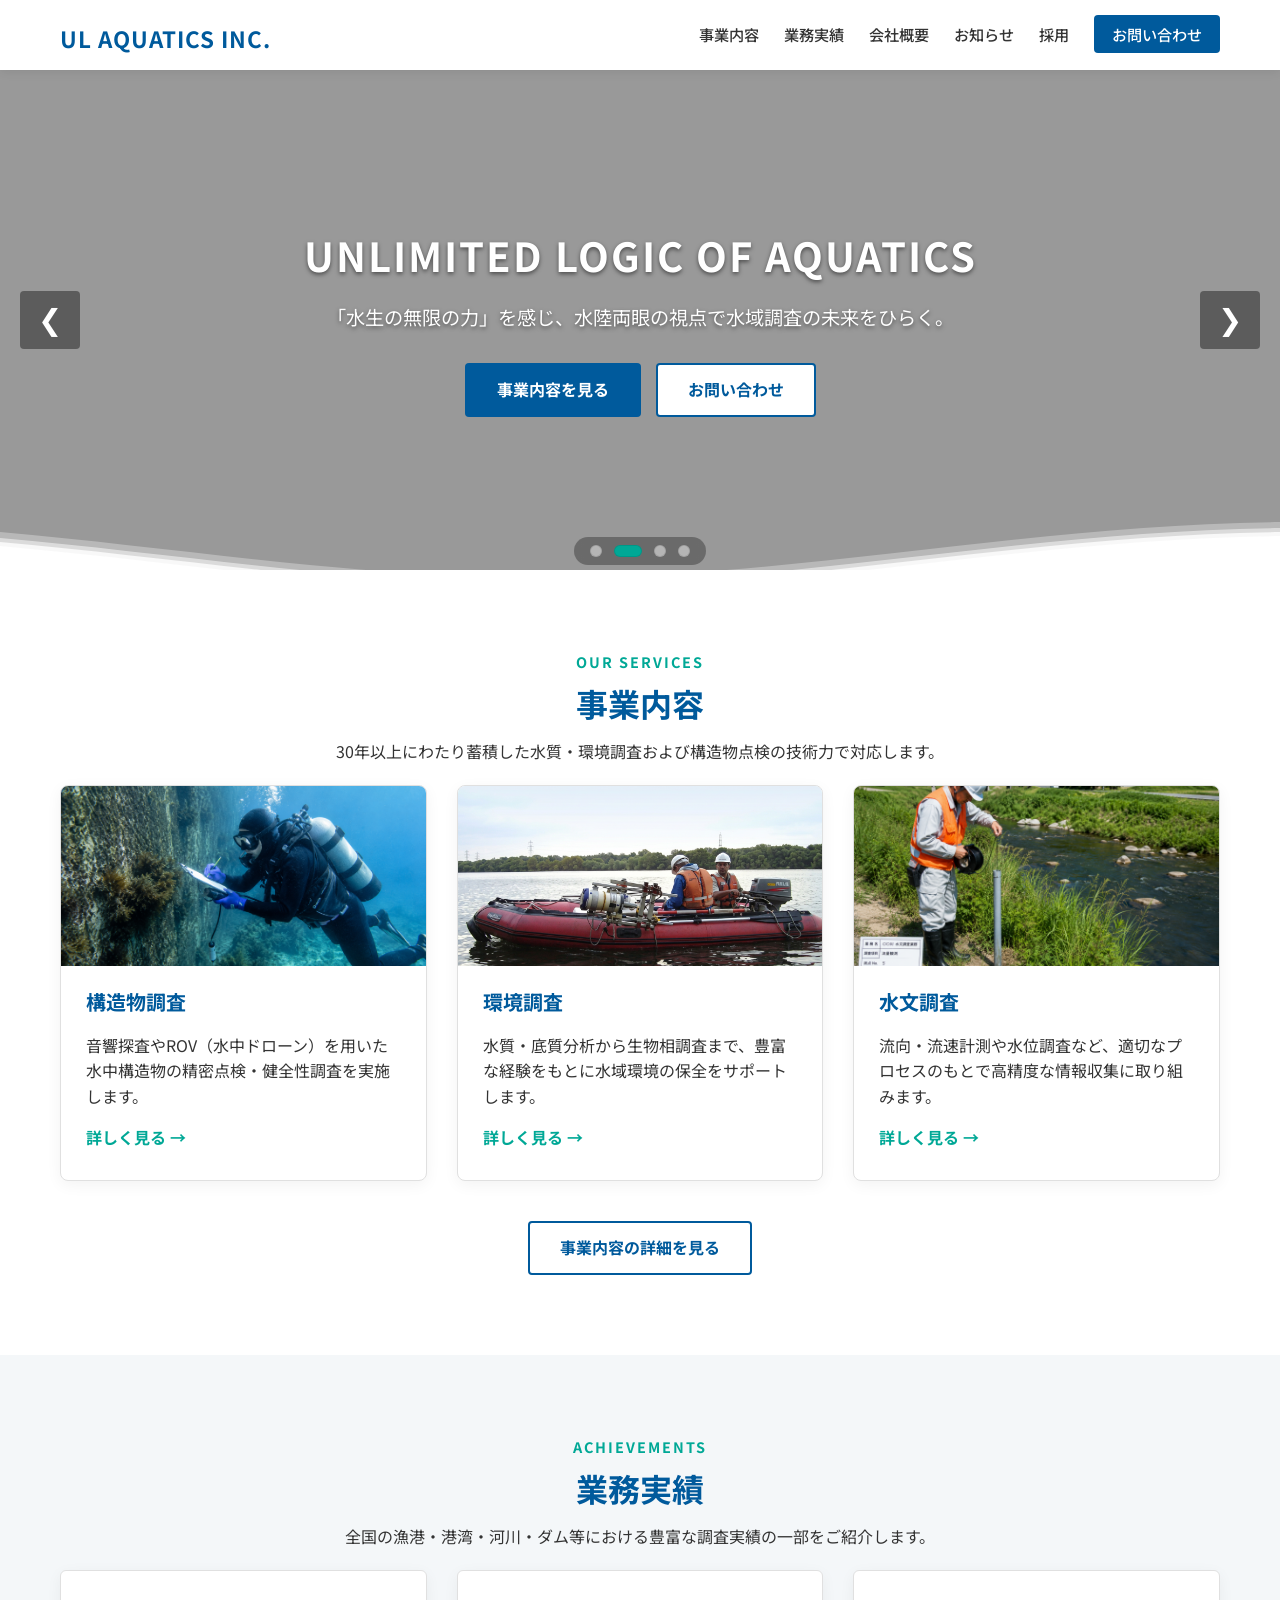
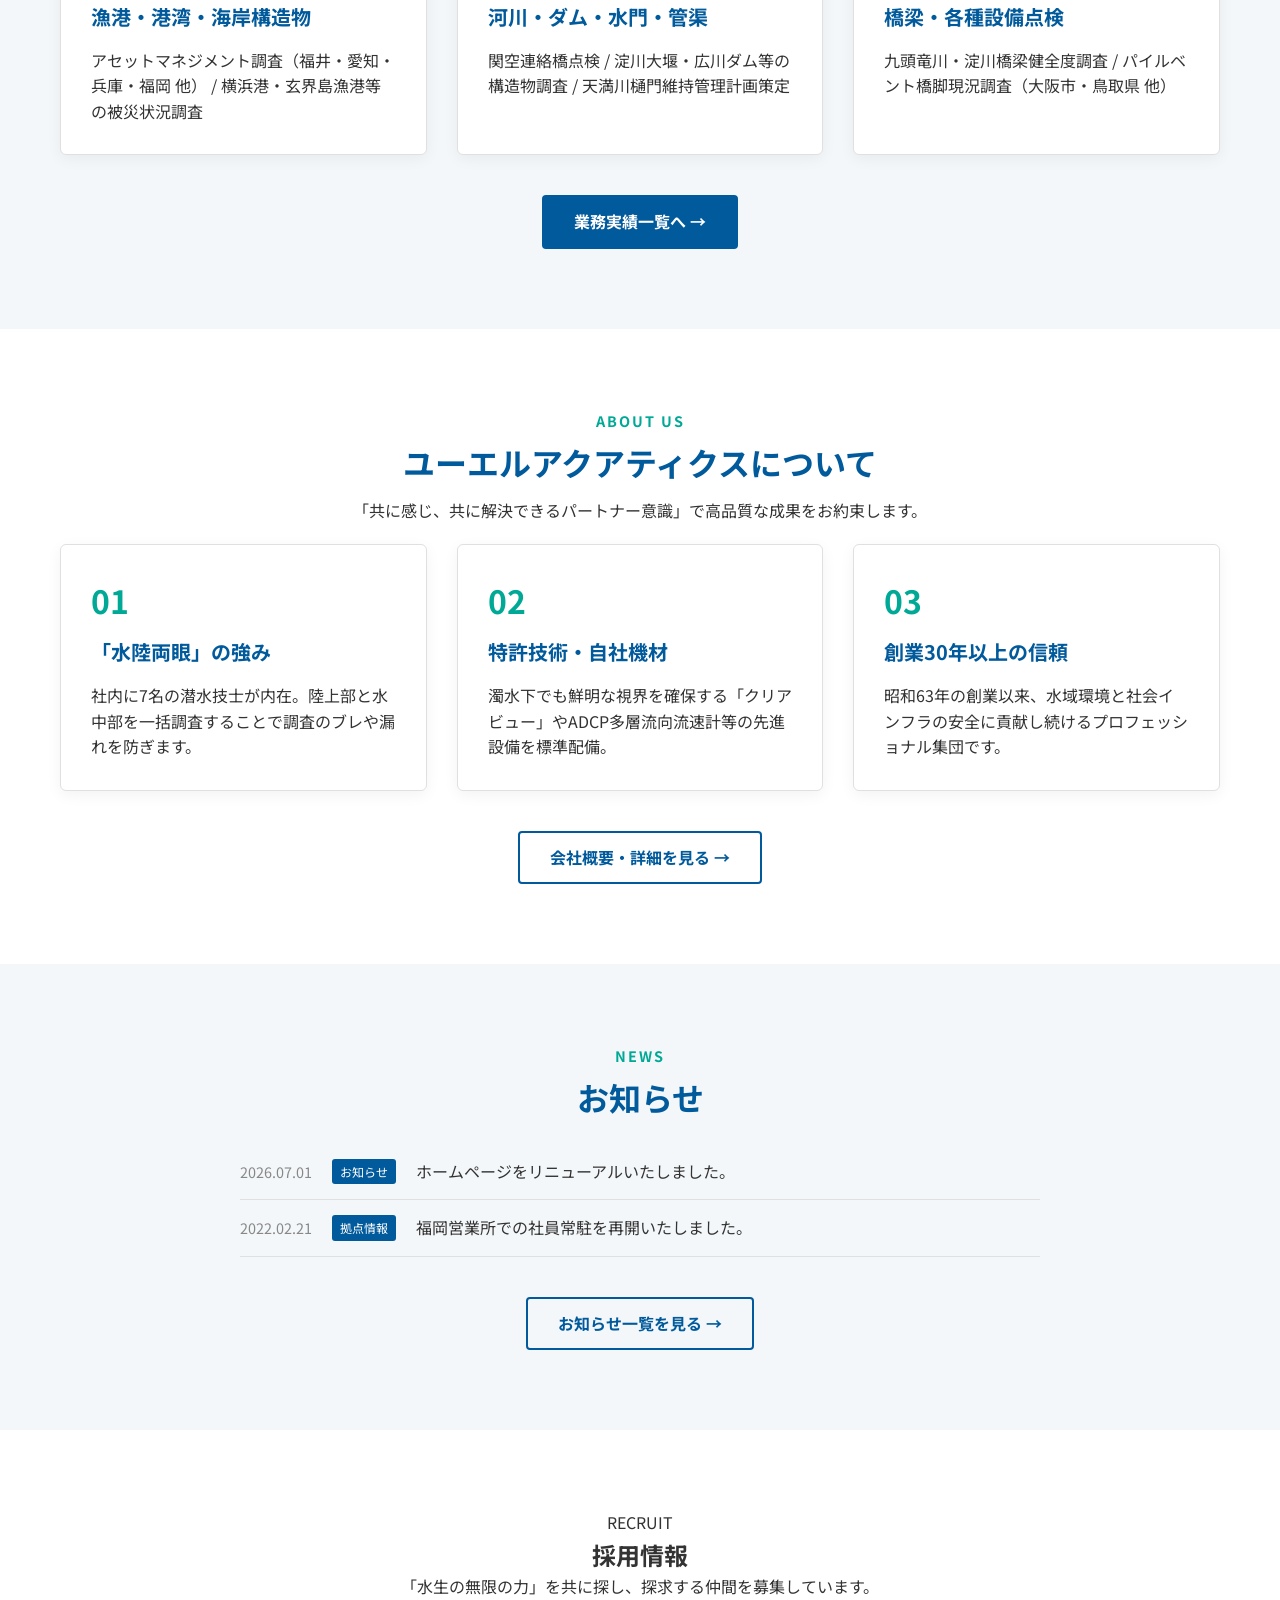
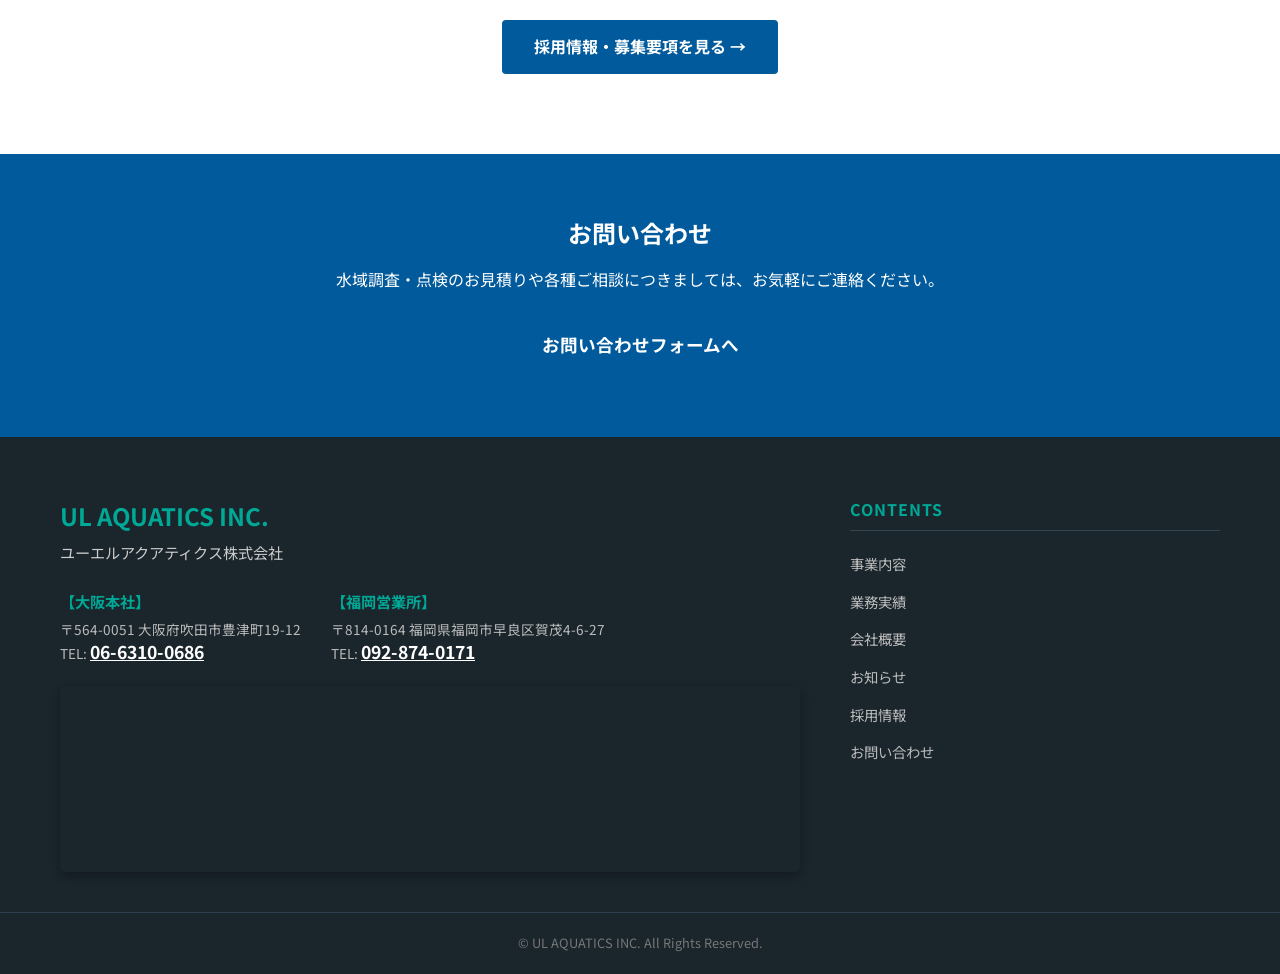
==== index.html @ 84ffb8e8 "Update index.html" ====
<!DOCTYPE html>
<html lang="ja">
<head>
    <meta charset="UTF-8">
    <meta name="viewport" content="width=device-width, initial-scale=1.0">
    <title>ユーエルアクアティクス株式会社 | 水域構造物調査・点検・環境調査</title>
    <link rel="stylesheet" href="style.css">
    <link rel="preconnect" href="https://fonts.googleapis.com">
    <link rel="preconnect" href="https://fonts.gstatic.com" crossorigin>
    <link href="https://fonts.googleapis.com/css2?family=Noto+Sans+JP:wght@400;500;700&display=swap" rel="stylesheet">
</head>
<body>

    <!-- ヘッダーエリア -->
    <header class="site-header">
        <div class="header-container">
            <h1 class="logo">
                <a href="index.html">UL AQUATICS INC.</a>
            </h1>
            <button class="mobile-menu-toggle" aria-label="メニューを開く">
                <span></span>
                <span></span>
                <span></span>
            </button>
            <nav class="main-nav">
                <ul>
                    <li><a href="service-detail.html">事業内容</a></li>
                    <li><a href="achievements.html">業務実績</a></li>
                    <li><a href="company.html">会社概要</a></li>
                    <li><a href="news.html">お知らせ</a></li>
                    <li><a href="recruit.html">採用</a></li>
                    <li><a href="contact.html" class="btn-contact">お問い合わせ</a></li>
                </ul>
            </nav>
        </div>
    </header>

    <main class="main-content">
        <!-- ヒーロースライダーセクション -->
        <section class="hero-slider-section">
            <div class="slider-container">
                <!-- スライド画像0 -->
                <div class="slide active" style="background-image:url('Firefly_Gemini Flash_maintheme.png');">
                    <div class="hero-inner">
                        <h2>「人と自然」がユーエルアクアティクスのテーマです。</h2>
                    </div>
                </div>
                
                <!-- スライド画像1 -->
                <div class="slide" style="background-image: linear-gradient(rgba(0,0,0,0.4), rgba(0,0,0,0.4)), url('hero1.jpg');">
                    <div class="hero-inner">
                        <h2>UNLIMITED LOGIC OF AQUATICS</h2>
                        <p>「水生の無限の力」を感じ、水陸両眼の視点で水域調査の未来をひらく。</p>
                        <div class="hero-buttons">
                            <a href="service-detail.html" class="btn btn-primary">事業内容を見る</a>
                            <a href="contact.html" class="btn btn-secondary">お問い合わせ</a>
                        </div>
                    </div>
                </div>

                <!-- スライド画像2 -->
                <div class="slide" style="background-image: linear-gradient(rgba(0,0,0,0.4), rgba(0,0,0,0.4)), url('hero2.jpg');">
                    <div class="hero-inner">
                        <h2>30年以上の豊富な実績と信頼</h2>
                        <p>水中・陸上の一括調査で漏れのない確実なアセットマネジメントを実現。</p>
                        <div class="hero-buttons">
                            <a href="achievements.html" class="btn btn-primary">業務実績を見る</a>
                        </div>
                    </div>
                </div>

                <!-- スライド画像3 -->
                <div class="slide" style="background-image: linear-gradient(rgba(0,0,0,0.4), rgba(0,0,0,0.4)), url('hero3.jpg');">
                    <div class="hero-inner">
                        <h2>特許技術「クリアビュー」</h2>
                        <p>濁水・不良視界下でも鮮明な視界を確保する独自の水中点検技術。</p>
                        <div class="hero-buttons">
                            <a href="company.html" class="btn btn-primary">当社の強みを見る</a>
                        </div>
                    </div>
                </div>

                <!-- 前へ・次へボタン -->
                <button class="slider-arrow prev-arrow" aria-label="前の画像へ">&#10094;</button>
                <button class="slider-arrow next-arrow" aria-label="次の画像へ">&#10095;</button>

                <!-- インジケーター（ドット） -->
                <div class="slider-dots">
                    <span class="dot active"></span>
                    <span class="dot"></span>
                    <span class="dot"></span>
                    <span class="dot"></span>
                </div>
            </div>
        </section>


        <!-- 動く波型ウェーブデコレーション -->
        <div class="wave-container">
            <svg class="waves" xmlns="http://www.w3.org/2000/svg" viewBox="0 0 150 40" preserveAspectRatio="none">
                <defs>
                    <path id="gentle-wave" d="M-160 44c30 0 58-28 88-28s 58 28 88 28 58-28 88-28 58 28 88 28v70h-352z" />
                </defs>
                <g class="parallax">
                    <!-- 1層目（一番奥）：画像をうっすら透けさせる浅い白波 -->
                    <use href="#gentle-wave" x="48" y="0" fill="rgba(255, 255, 255, 0.3)" />
                    <!-- 2層目：中間の白波 -->
                    <use href="#gentle-wave" x="48" y="3" fill="rgba(255, 255, 255, 0.5)" />
                    <!-- 3層目：手前の濃い白波 -->
                    <use href="#gentle-wave" x="48" y="5" fill="rgba(255, 255, 255, 0.8)" />
                    <!-- 4層目（一番手前）：完全な白（下のアバウト・ニュース等の白背景へシームレスに繋がる） -->
                    <use href="#gentle-wave" x="48" y="7" fill="#ffffff" />
                </g>
            </svg>
        </div>

        <!-- 事業内容 -->
        <section id="services" class="services-section section-padding">
            <div class="container">
                <div class="section-header text-center">
                    <span class="sub-title">OUR SERVICES</span>
                    <h2>事業内容</h2>
                    <p>30年以上にわたり蓄積した水質・環境調査および構造物点検の技術力で対応します。</p>
                </div>

                <div class="services-grid">
                    <!-- 構造物調査 -->
                    <article class="service-card">
                        <div class="service-img">
                            <img src="kouzoubutu.png" alt="構造物調査">
                        </div>
                        <h3>構造物調査</h3>
                        <p>音響探査やROV（水中ドローン）を用いた水中構造物の精密点検・健全性調査を実施します。</p>
                        <a href="service-detail.html#structure" class="link-more">詳しく見る &rarr;</a>
                    </article>

                    <!-- 環境調査 -->
                    <article class="service-card">
                        <div class="service-img">
                            <img src="kankyou.png" alt="環境調査">
                        </div>
                        <h3>環境調査</h3>
                        <p>水質・底質分析から生物相調査まで、豊富な経験をもとに水域環境の保全をサポートします。</p>
                        <a href="service-detail.html#environment" class="link-more">詳しく見る &rarr;</a>
                    </article>

                    <!-- 水文調査 -->
                    <article class="service-card">
                        <div class="service-img">
                            <img src="suimon.png" alt="水文調査">
                        </div>
                        <h3>水文調査</h3>
                        <p>流向・流速計測や水位調査など、適切なプロセスのもとで高精度な情報収集に取り組みます。</p>
                        <a href="service-detail.html#water" class="link-more">詳しく見る &rarr;</a>
                    </article>
                </div>

                <div class="text-center margin-top-lg">
                    <a href="service-detail.html" class="btn btn-outline">事業内容の詳細を見る</a>
                </div>
            </div>
        </section>

        <!-- 業務実績 -->
        <section id="achievements" class="achievements-preview section-padding bg-light">
            <div class="container">
                <div class="section-header text-center">
                    <span class="sub-title">ACHIEVEMENTS</span>
                    <h2>業務実績</h2>
                    <p>全国の漁港・港湾・河川・ダム等における豊富な調査実績の一部をご紹介します。</p>
                </div>

                <div class="achievement-preview-grid">
                    <div class="preview-item">
                        <h4>漁港・港湾・海岸構造物</h4>
                        <p>アセットマネジメント調査（福井・愛知・兵庫・福岡 他） / 横浜港・玄界島漁港等の被災状況調査</p>
                    </div>
                    <div class="preview-item">
                        <h4>河川・ダム・水門・管渠</h4>
                        <p>関空連絡橋点検 / 淀川大堰・広川ダム等の構造物調査 / 天満川樋門維持管理計画策定</p>
                    </div>
                    <div class="preview-item">
                        <h4>橋梁・各種設備点検</h4>
                        <p>九頭竜川・淀川橋梁健全度調査 / パイルベント橋脚現況調査（大阪市・鳥取県 他）</p>
                    </div>
                </div>

                <div class="text-center margin-top-lg">
                    <a href="achievements.html" class="btn btn-primary">業務実績一覧へ →</a>
                </div>
            </div>
        </section>

        <!-- 会社情報 -->
        <section id="about" class="about-section section-padding">
            <div class="container">
                <div class="section-header text-center">
                    <span class="sub-title">ABOUT US</span>
                    <h2>ユーエルアクアティクスについて</h2>
                    <p>「共に感じ、共に解決できるパートナー意識」で高品質な成果をお約束します。</p>
                </div>

                <div class="features-grid">
                    <div class="feature-card">
                        <span class="num">01</span>
                        <h4>「水陸両眼」の強み</h4>
                        <p>社内に7名の潜水技士が内在。陸上部と水中部を一括調査することで調査のブレや漏れを防ぎます。</p>
                    </div>
                    <div class="feature-card">
                        <span class="num">02</span>
                        <h4>特許技術・自社機材</h4>
                        <p>濁水下でも鮮明な視界を確保する「クリアビュー」やADCP多層流向流速計等の先進設備を標準配備。</p>
                    </div>
                    <div class="feature-card">
                        <span class="num">03</span>
                        <h4>創業30年以上の信頼</h4>
                        <p>昭和63年の創業以来、水域環境と社会インフラの安全に貢献し続けるプロフェッショナル集団です。</p>
                    </div>
                </div>

                <div class="text-center margin-top-lg">
                    <a href="company.html" class="btn btn-outline">会社概要・詳細を見る →</a>
                </div>
            </div>
        </section>

        <!-- お知らせ -->
        <section id="news" class="news-section section-padding bg-light">
            <div class="container">
                <div class="section-header text-center">
                    <span class="sub-title">NEWS</span>
                    <h2>お知らせ</h2>
                </div>

                <div class="news-preview-list">
                    <article class="news-item">
                        <time datetime="2026-07-01">2026.07.01</time>
                        <span class="news-category tag-info">お知らせ</span>
                        <a href="news.html" class="news-link">ホームページをリニューアルいたしました。</a>
                    </article>
                    <article class="news-item">
                        <time datetime="2022-02-21">2022.02.21</time>
                        <span class="news-category tag-info">拠点情報</span>
                        <a href="news.html" class="news-link">福岡営業所での社員常駐を再開いたしました。</a>
                    </article>
                </div>

                <div class="text-center margin-top-lg">
                    <a href="news.html" class="btn btn-outline">お知らせ一覧を見る →</a>
                </div>
            </div>
        </section>

        <!-- 採用情報 -->
        <section id="recruit" class="recruit-preview-section section-padding">
            <div class="container text-center">
                <span class="sub-title">RECRUIT</span>
                <h2>採用情報</h2>
                <p>「水生の無限の力」を共に探し、探求する仲間を募集しています。</p>
                <div class="margin-top-md">
                    <a href="recruit.html" class="btn btn-primary">採用情報・募集要項を見る →</a>
                </div>
            </div>
        </section>

        <!-- お問い合わせCTA -->
        <section id="contact" class="cta-section">
            <div class="container text-center">
                <h2>お問い合わせ</h2>
                <p>水域調査・点検のお見積りや各種ご相談につきましては、お気軽にご連絡ください。</p>
                <div class="margin-top-md">
                    <a href="contact.html" class="btn btn-primary btn-large">お問い合わせフォームへ</a>
                </div>
            </div>
        </section>
    </main>

<!-- フッターエリア -->
    <footer class="site-footer">
        <div class="container footer-container">
            <!-- 会社情報 & Google MAPエリア -->
            <div class="footer-info-block">
                <h3 class="footer-logo">UL AQUATICS INC.</h3>
                <p class="company-name">ユーエルアクアティクス株式会社</p>
                
                <div class="footer-contact-details">
                    <div class="office-info">
                        <h4>【大阪本社】</h4>
                        <p>〒564-0051 大阪府吹田市豊津町19-12</p>
                        <p class="tel-row">
                            TEL: <a href="tel:0663100686" class="footer-tel-link">06-6310-0686</a>
                        </p>
                    </div>

                    <div class="office-info">
                        <h4>【福岡営業所】</h4>
                        <p>〒814-0164 福岡県福岡市早良区賀茂4-6-27</p>
                        <p class="tel-row">
                            TEL: <a href="tel:0928740171" class="footer-tel-link">092-874-0171</a>
                        </p>
                    </div>
                </div>

                <!-- Google MAP 埋め込み (大阪本社) -->
                <div class="footer-map-wrapper">
                    <iframe 
                        src="https://www.google.com/maps/embed?pb=!1m18!1m12!1m3!1d3277.8684463581294!2d135.48887727628738!3d34.7589065800864!2m3!1f0!2f0!3f0!3m2!1i1024!2i768!4f13.1!3m3!1m2!1s0x6000e4fcbbeaf499%3A0xe5fa43c83964a721!2z44CSNTY0LTAwNTEg5aSn6Ziq5bqc5ZC555Sw5biC6LGK5rSl55S677yR77yZ4oiS77yR77yS!5e0!3m2!1sja!2sjp!4v1785462664288!5m2!1sja!2sjp" 
                        width="100%" 
                        height="180" 
                        style="border:0;" 
                        allowfullscreen="" 
                        loading="lazy" 
                        referrerpolicy="no-referrer-when-downgrade"
                        title="Google Map 大阪本社">
                    </iframe>
                </div>
            </div>

            <!-- ナビゲーションリンク -->
            <div class="footer-nav-block">
                <h4>CONTENTS</h4>
                <nav class="footer-nav">
                    <ul>
                        <li><a href="service-detail.html">事業内容</a></li>
                        <li><a href="achievements.html">業務実績</a></li>
                        <li><a href="company.html">会社概要</a></li>
                        <li><a href="news.html">お知らせ</a></li>
                        <li><a href="recruit.html">採用情報</a></li>
                        <li><a href="contact.html">お問い合わせ</a></li>
                    </ul>
                </nav>
            </div>
        </div>

        <div class="footer-bottom text-center">
            <p class="copyright">&copy; UL AQUATICS INC. All Rights Reserved.</p>
        </div>
    </footer>

    <script src="script.js"></script>
</body>
</html>
---- style.css ----
/* ==========================================================================
   1. 基本設定・CSS変数・リセット
   ========================================================================== */
*, *::before, *::after {
    box-sizing: border-box;
    margin: 0;
    padding: 0;
}

:root {
    --primary-color: #005A9C;
    --primary-hover: #003D6B;
    --secondary-color: #00A896;
    --text-color: #333333;
    --bg-light: #F4F7F9;
    --white: #FFFFFF;
    --border-color: #E0E0E0;
    --font-main: 'Noto Sans JP', sans-serif;
    --header-height: 70px;
}

html {
    scroll-behavior: smooth;
}

body {
    font-family: var(--font-main);
    color: var(--text-color);
    line-height: 1.6;
    background-color: var(--white);
    padding-top: var(--header-height);
}

a {
    color: inherit;
    text-decoration: none;
    transition: all 0.3s ease;
}

ul {
    list-style: none;
}

img {
    max-width: 100%;
    height: auto;
    vertical-align: bottom;
}


/* ==========================================================================
   2. 共通レイアウト・ユーティリティ・コンポーネント
   ========================================================================== */
/* コンテナ・余白 */
.container {
    max-width: 1200px;
    margin: 0 auto;
    padding: 0 20px;
}

.section-padding {
    padding: 80px 0;
}

.anchor-section {
    scroll-margin-top: 90px;
    margin-bottom: 60px;
}

.bg-light { background-color: var(--bg-light); }
.text-center { text-align: center; }
.margin-top-md { margin-top: 20px; }
.margin-top-lg { margin-top: 40px; }

/* 見出しスタイル */
.section-header {
    margin-bottom: 20px;
}

.section-header .sub-title,
.page-header .sub-title {
    display: block;
    color: var(--secondary-color);
    font-weight: 700;
    letter-spacing: 2px;
    font-size: 0.9rem;
    margin-bottom: 5px;
}

.section-header h2 {
    font-size: 2rem;
    color: var(--primary-color);
    margin-bottom: 10px;
}

.section-title {
    font-size: 1.8rem;
    color: #1A252C;
    margin-bottom: 5px;
}

.section-subtitle {
    font-size: 1.05rem;
    color: var(--secondary-color);
    font-weight: 500;
}

.lead-text {
    font-size: 1rem;
    line-height: 1.8;
    color: #444444;
    margin-bottom: 25px;
}

/* バッジ・タグ */
.badge {
    display: inline-block;
    background-color: #E6F4F1;
    color: var(--secondary-color);
    font-size: 0.75rem;
    font-weight: 700;
    padding: 4px 10px;
    border-radius: 4px;
    margin-bottom: 8px;
    letter-spacing: 1px;
}

/* ボタンデザイン */
.btn {
    display: inline-block;
    padding: 12px 30px;
    border-radius: 4px;
    font-weight: 700;
    text-align: center;
    cursor: pointer;
    border: 2px solid transparent;
}

.btn-primary {
    background-color: var(--primary-color);
    color: var(--white);
}
.btn-primary:hover {
    background-color: var(--primary-hover);
}

.btn-secondary {
    background-color: var(--white);
    color: var(--primary-color);
    border-color: var(--primary-color);
}
.btn-secondary:hover {
    background-color: var(--primary-color);
    color: var(--white);
}

.btn-outline {
    border-color: var(--primary-color);
    color: var(--primary-color);
}
.btn-outline:hover {
    background-color: var(--primary-color);
    color: var(--white);
}

.btn-large {
    padding: 16px 40px;
    font-size: 1.1rem;
}


/* ==========================================================================
   3. ヘッダー・ナビゲーション
   ========================================================================== */
.site-header {
    position: fixed;
    top: 0;
    left: 0;
    width: 100%;
    height: var(--header-height);
    background-color: var(--white);
    box-shadow: 0 2px 10px rgba(0, 0, 0, 0.08);
    z-index: 1000;
}

.header-container {
    max-width: 1200px;
    height: 100%;
    margin: 0 auto;
    padding: 0 20px;
    display: flex;
    justify-content: space-between;
    align-items: center;
}

.logo a {
    font-size: 1.4rem;
    font-weight: 700;
    color: var(--primary-color);
    letter-spacing: 1px;
}

.main-nav ul {
    display: flex;
    align-items: center;
    gap: 25px;
}

.main-nav a {
    font-weight: 500;
    font-size: 0.95rem;
}

.main-nav a:hover,
.main-nav a.active {
    color: var(--primary-color);
}

.main-nav .btn-contact {
    background-color: var(--primary-color);
    color: var(--white);
    padding: 8px 18px;
    border-radius: 4px;
}

.main-nav .btn-contact:hover {
    background-color: var(--primary-hover);
}

.mobile-menu-toggle {
    display: none;
    background: none;
    border: none;
    cursor: pointer;
}


/* ==========================================================================
   4. ヒーロー領域 & スライダー & 波アニメーション
   ========================================================================== */
/* 静的ヒーロー */
.hero-section {
    background: linear-gradient(135deg, rgba(0, 90, 156, 0.85), rgba(0, 168, 150, 0.85)), url('hero-bg.jpg') center/cover no-repeat;
    color: var(--white);
    padding: 120px 20px;
    text-align: center;
}

/* スライダー構造 */
.hero-slider-section {
    position: relative;
    width: 100%;
    height: 500px;
    overflow: hidden;
}

.slider-container {
    position: relative;
    width: 100%;
    height: 100%;
}

.slide {
    position: absolute;
    top: 0;
    left: 0;
    width: 100%;
    height: 100%;
    background-size: cover;
    background-position: center;
    opacity: 0;
    transition: opacity 1s ease-in-out;
    display: flex;
    align-items: center;
    justify-content: center;
    z-index: 1;
}

.slide.active {
    opacity: 1;
    z-index: 2;
}

.hero-inner {
    color: var(--white);
    text-align: center;
    max-width: 800px;
    padding: 0 20px;
}

.hero-inner h2 {
    font-size: 2.5rem;
    letter-spacing: 2px;
    margin-bottom: 15px;
    text-shadow: 0 2px 4px rgba(0, 0, 0, 0.5);
}

.hero-inner p {
    font-size: 1.2rem;
    margin-bottom: 30px;
    text-shadow: 0 2px 4px rgba(0, 0, 0, 0.5);
}

.hero-buttons {
    display: flex;
    justify-content: center;
    gap: 15px;
}

/* スライダー矢印操作ボタン */
.slider-arrow {
    position: absolute;
    top: 50%;
    transform: translateY(-50%);
    background: rgba(0, 0, 0, 0.4);
    color: #FFFFFF;
    border: none;
    font-size: 1.8rem;
    padding: 12px 18px;
    cursor: pointer;
    border-radius: 4px;
    z-index: 10;
    transition: background 0.3s ease;
}

.slider-arrow:hover {
    background: rgba(0, 0, 0, 0.7);
}

.prev-arrow { left: 20px; }
.next-arrow { right: 20px; }

/* スライダーインジケーター（ドット） */
.slider-dots {
    position: absolute;
    bottom: 5px; 
    left: 50%;
    transform: translateX(-50%);
    display: flex;
    gap: 12px;
    z-index: 25; 
    background: rgba(0, 0, 0, 0.3);
    padding: 8px 16px;
    border-radius: 20px;
    backdrop-filter: blur(4px);
}

.dot {
    width: 12px;
    height: 12px;
    border-radius: 50%;
    background-color: rgba(255, 255, 255, 0.5);
    cursor: pointer;
    transition: all 0.3s ease;
    border: 1px solid rgba(0, 0, 0, 0.1);
}

.dot.active {
    background-color: var(--secondary-color);
    width: 28px;
    border-radius: 10px;
}

/* 波アニメーションデコレーション */
.wave-container {
    position: relative;
    width: 100%;
    margin-top: -80px;
    z-index: 10;
    line-height: 0;
    pointer-events: none;
}

.waves {
    width: 100%;
    height: 80px;
    min-height: 50px;
}

.parallax > use {
    animation: move-forever 25s cubic-bezier(.55, .5, .45, .5) infinite;
}
.parallax > use:nth-child(1) { animation-delay: -2s; animation-duration: 7s; }
.parallax > use:nth-child(2) { animation-delay: -3s; animation-duration: 10s; }
.parallax > use:nth-child(3) { animation-delay: -4s; animation-duration: 13s; }
.parallax > use:nth-child(4) { animation-delay: -5s; animation-duration: 20s; }

@keyframes move-forever {
    0% { transform: translate3d(-90px, 0, 0); }
    100% { transform: translate3d(85px, 0, 0); }
}

/* サブページ用共通ヒーロー */
.sub-hero {
    background: linear-gradient(135deg, #1A252C 0%, #003B46 100%);
    color: #FFFFFF;
    padding: 60px 0;
    margin-bottom: 40px;
}

.sub-hero-cat {
    display: inline-block;
    font-size: 0.85rem;
    letter-spacing: 2px;
    color: var(--secondary-color);
    margin-bottom: 10px;
    font-weight: 700;
}

.sub-hero-title {
    font-size: 2.2rem;
    font-weight: 700;
    margin-bottom: 10px;
}

.sub-hero-lead {
    font-size: 1rem;
    color: #D1E8E2;
}


/* ==========================================================================
   5. メインコンテンツ各セクション
   ========================================================================== */
/* グリッドレイアウト（事業・強み・実績） */
.services-grid,
.features-grid,
.achievement-preview-grid {
    display: grid;
    grid-template-columns: repeat(3, 1fr);
    gap: 30px;
}

.service-card,
.feature-card,
.preview-item {
    background-color: var(--white);
    padding: 30px;
    border-radius: 6px;
    box-shadow: 0 4px 15px rgba(0, 0, 0, 0.05);
    border: 1px solid var(--border-color);
}

.service-card h3,
.feature-card h4,
.preview-item h4 {
    font-size: 1.25rem;
    color: var(--primary-color);
    margin-bottom: 15px;
}

.feature-card .num {
    font-size: 2rem;
    font-weight: 700;
    color: var(--secondary-color);
    display: block;
    margin-bottom: 10px;
}

.link-more {
    display: inline-block;
    margin-top: 15px;
    color: var(--secondary-color);
    font-weight: 700;
}

/* カードレイアウト（詳細用） */
.card-grid {
    display: grid;
    grid-template-columns: repeat(auto-fit, minmax(280px, 1fr));
    gap: 20px;
}

.card-item {
    background-color: #F8FAFC;
    border: 1px solid #E2E8F0;
    border-top: 4px solid var(--secondary-color);
    border-radius: 6px;
    padding: 25px;
    transition: transform 0.3s ease, box-shadow 0.3s ease;
}

.card-item:hover {
    transform: translateY(-4px);
    box-shadow: 0 8px 20px rgba(0, 0, 0, 0.06);
}

.card-item h4 {
    font-size: 1.1rem;
    color: #1A252C;
    margin-bottom: 12px;
    line-height: 1.4;
}

.card-item p {
    font-size: 0.9rem;
    color: #666666;
    line-height: 1.6;
}
/* 事業内容カードの基本スタイル */
.service-card {
    background-color: var(--white);
    padding: 0 0 30px 0; /* 下側のみ余白を設定（画像はカード上端にぴったり合わせる） */
    border-radius: 8px;
    box-shadow: 0 4px 15px rgba(0, 0, 0, 0.05);
    border: 1px solid var(--border-color);
    overflow: hidden; /* 画像の飛び出しを防止 */
    transition: transform 0.3s ease, box-shadow 0.3s ease;
}

.service-card:hover {
    transform: translateY(-5px);
    box-shadow: 0 8px 25px rgba(0, 0, 0, 0.1);
}

/* カード内画像エリア */
.service-img {
    width: 100%;
    height: 180px; /* 画像の高さを統一 */
    overflow: hidden;
}

.service-img img {
    width: 100%;
    height: 100%;
    object-fit: cover; /* 画像の縦横比を崩さずにトリミングして枠いっぱいに表示 */
    transition: transform 0.3s ease;
}

.service-card:hover .service-img img {
    transform: scale(1.05); /* ホバー時に画像を軽くズームイン */
}

/* カード内のテキスト余白調整 */
.service-card h3,
.service-card p,
.service-card .link-more {
    padding-left: 25px;
    padding-right: 25px;
}

.service-card h3 {
    margin-top: 20px;
}
/* 業務実績グループ & カード */
.achievement-group {
    margin-bottom: 50px;
}

.group-header {
    display: flex;
    align-items: center;
    gap: 12px;
    border-bottom: 2px solid var(--secondary-color);
    padding-bottom: 10px;
    margin-bottom: 25px;
}

.group-header h3 {
    font-size: 1.5rem;
    color: #1A252C;
}

.achievement-cards {
    display: grid;
    grid-template-columns: repeat(auto-fit, minmax(300px, 1fr));
    gap: 20px;
}

.achievement-item {
    background: var(--white);
    border: 1px solid #E2E8F0;
    border-radius: 8px;
    padding: 20px;
    box-shadow: 0 2px 5px rgba(0, 0, 0, 0.03);
    display: flex;
    flex-direction: column;
    justify-content: space-between;
}

.achievement-item h4 {
    font-size: 1.15rem;
    color: #003B46;
    margin-bottom: 10px;
}

.achievement-item .desc {
    font-size: 0.9rem;
    color: #555555;
    line-height: 1.6;
    margin-bottom: 15px;
}

.location-tag {
    font-size: 0.8rem;
    color: var(--secondary-color);
    background-color: #F0F9F8;
    padding: 6px 12px;
    border-radius: 4px;
    display: inline-block;
    font-weight: 500;
}

/* お知らせリスト */
.news-preview-list {
    max-width: 800px;
    margin: 0 auto;
}

.news-item {
    display: flex;
    align-items: center;
    padding: 15px 0;
    border-bottom: 1px solid var(--border-color);
    gap: 20px;
}

.news-item time {
    color: #888888;
    font-size: 0.9rem;
}

.tag-info {
    background-color: var(--primary-color);
    color: var(--white);
    font-size: 0.75rem;
    padding: 3px 8px;
    border-radius: 3px;
}

/* CTAセクション */
.cta-section {
    background-color: var(--primary-color);
    color: var(--white);
    padding: 60px 20px;
}

.cta-section h2, 
.cta-section h3 {
    margin-bottom: 15px;
}

/* ページヘッダー（下層ページ用） */
.page-header {
    background-color: var(--bg-light);
    padding: 60px 0;
    text-align: center;
    border-bottom: 1px solid var(--border-color);
}

.page-header h2 {
    font-size: 2.2rem;
    color: var(--primary-color);
}

/* 会社概要テーブル */
.overview-table {
    width: 100%;
    border-collapse: collapse;
    margin-top: 30px;
}

.overview-table th,
.overview-table td {
    padding: 15px;
    border-bottom: 1px solid var(--border-color);
    text-align: left;
}

.overview-table th {
    width: 25%;
    background-color: #EBF3F8;
    color: var(--primary-color);
}

/* お問い合わせフォーム */
.contact-form {
    max-width: 700px;
    margin: 40px auto 0;
}

.form-group {
    margin-bottom: 20px;
}

.form-group label {
    display: block;
    font-weight: 700;
    margin-bottom: 5px;
}

.required {
    color: #E74C3C;
    font-size: 0.8rem;
    margin-left: 5px;
}

.form-group input,
.form-group select,
.form-group textarea {
    width: 100%;
    padding: 12px;
    border: 1px solid var(--border-color);
    border-radius: 4px;
    font-size: 1rem;
}


/* ==========================================================================
   6. フッター
   ========================================================================== */
.site-footer {
    background-color: #1A252C;
    color: #FFFFFF;
    padding: 60px 0 20px;
}

.footer-container {
    display: grid;
    grid-template-columns: 2fr 1fr;
    gap: 50px;
    margin-bottom: 40px;
}

.footer-logo {
    font-size: 1.5rem;
    color: var(--secondary-color);
    margin-bottom: 5px;
}

.company-name {
    font-size: 0.95rem;
    color: #CCCCCC;
    margin-bottom: 25px;
}

.footer-contact-details {
    display: flex;
    gap: 30px;
    margin-bottom: 20px;
    flex-wrap: wrap;
}

.office-info h4 {
    font-size: 0.95rem;
    color: var(--secondary-color);
    margin-bottom: 5px;
}

.office-info p {
    font-size: 0.85rem;
    color: #BBBBBB;
    line-height: 1.5;
}

.footer-tel-link {
    font-size: 1.1rem;
    font-weight: 700;
    color: #FFFFFF;
    text-decoration: underline;
}

.footer-tel-link:hover {
    color: var(--secondary-color);
}

.footer-map-wrapper {
    width: 100%;
    border-radius: 6px;
    overflow: hidden;
    box-shadow: 0 4px 10px rgba(0, 0, 0, 0.3);
}

.footer-nav-block h4 {
    font-size: 1rem;
    letter-spacing: 1px;
    color: var(--secondary-color);
    margin-bottom: 20px;
    border-bottom: 1px solid #334451;
    padding-bottom: 8px;
}

.footer-nav ul {
    display: flex;
    flex-direction: column;
    gap: 12px;
}

.footer-nav a {
    color: #BBBBBB;
    font-size: 0.9rem;
    transition: color 0.3s;
}

.footer-nav a:hover {
    color: #FFFFFF;
}

.footer-bottom {
    border-top: 1px solid #2C3E50;
    padding-top: 20px;
}

.copyright {
    font-size: 0.8rem;
    color: #777777;
}


/* ==========================================================================
   7. レスポンシブ対応（ブレイクポイント別統合）
   ========================================================================== */
/* タブレットサイズ（960px以下） */
@media (max-width: 960px) {
    .services-grid,
    .features-grid,
    .achievement-preview-grid {
        grid-template-columns: repeat(2, 1fr);
    }
}

/* スマホサイズ（768px以下） */
@media (max-width: 768px) {
    /* ヘッダー・スマホメニュー */
    .mobile-menu-toggle {
        display: flex;
        flex-direction: column;
        justify-content: space-between;
        width: 30px;
        height: 22px;
        background: transparent;
        border: none;
        cursor: pointer;
        padding: 0;
        z-index: 1001;
    }

    .mobile-menu-toggle span {
        width: 100%;
        height: 3px;
        background-color: #333333;
        border-radius: 2px;
        transition: all 0.3s ease;
    }

    .mobile-menu-toggle.active span:nth-child(1) {
        transform: translateY(9.5px) rotate(45deg);
    }
    .mobile-menu-toggle.active span:nth-child(2) {
        opacity: 0;
    }
    .mobile-menu-toggle.active span:nth-child(3) {
        transform: translateY(-9.5px) rotate(-45deg);
    }

    .main-nav {
        position: fixed;
        top: 0;
        right: -100%;
        width: 80%;
        max-width: 300px;
        height: 100vh;
        background-color: var(--white);
        box-shadow: -2px 0 10px rgba(0, 0, 0, 0.15);
        padding: 80px 20px 30px;
        transition: right 0.3s ease-in-out;
        z-index: 1000;
    }

    .main-nav.is-open {
        right: 0;
    }

    .main-nav ul {
        flex-direction: column;
        gap: 20px;
    }

    .main-nav a {
        font-size: 1.1rem;
        color: #333333;
        display: block;
        padding: 10px 0;
        border-bottom: 1px solid #F0F0F0;
    }

    /* ヒーロー・スライダー */
    .hero-slider-section {
        height: 400px;
    }

    .hero-inner h2 {
        font-size: 1.8rem;
    }

    .hero-buttons {
        flex-direction: column;
    }

    .slider-arrow {
        padding: 8px 12px;
        font-size: 1.2rem;
    }

    /* グリッド・コンテンツレイアウト */
    .services-grid,
    .features-grid,
    .achievement-preview-grid {
        grid-template-columns: 1fr;
    }

    .news-item {
        flex-direction: column;
        align-items: flex-start;
        gap: 5px;
    }

    .overview-table th,
    .overview-table td {
        display: block;
        width: 100%;
    }

    /* フッター */
    .footer-container {
        grid-template-columns: 1fr;
        gap: 30px;
    }

    .footer-contact-details {
        flex-direction: column;
        gap: 15px;
    }

    .footer-tel-link {
        font-size: 1.2rem;
    }
}
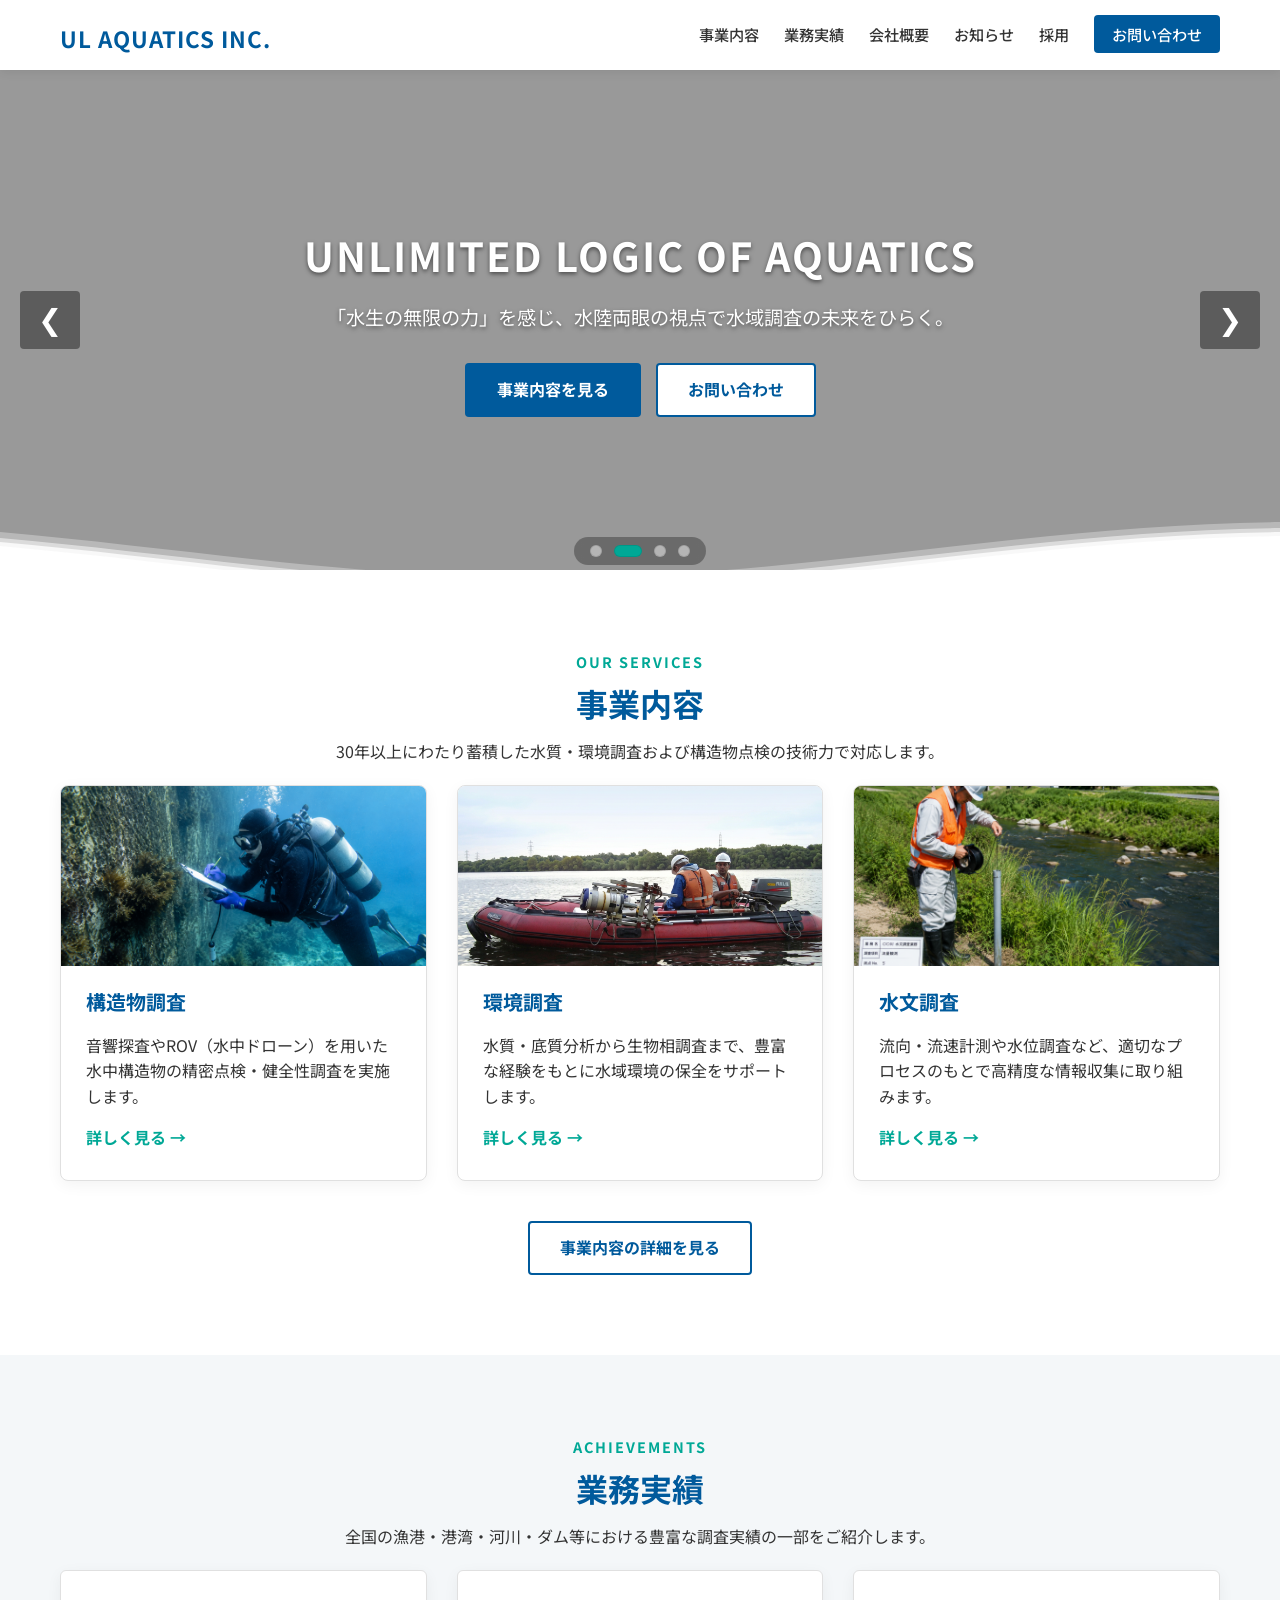
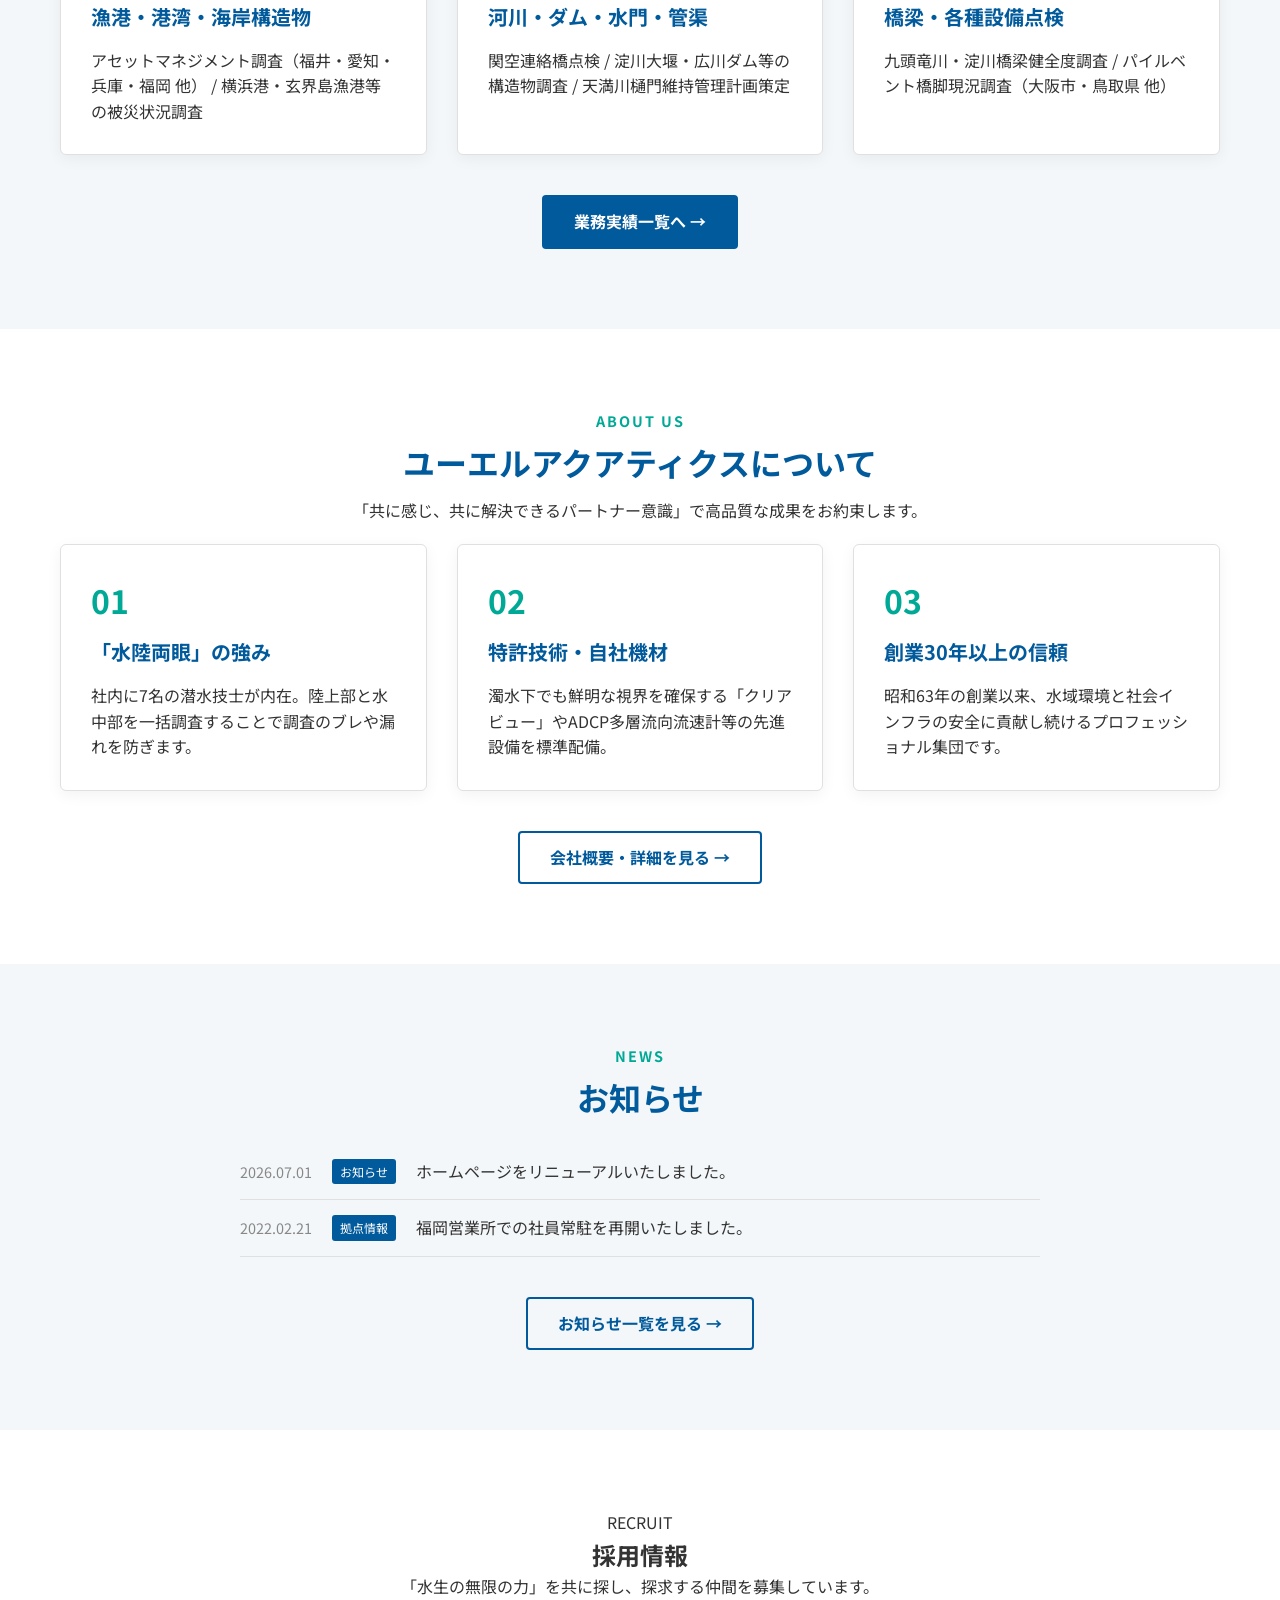
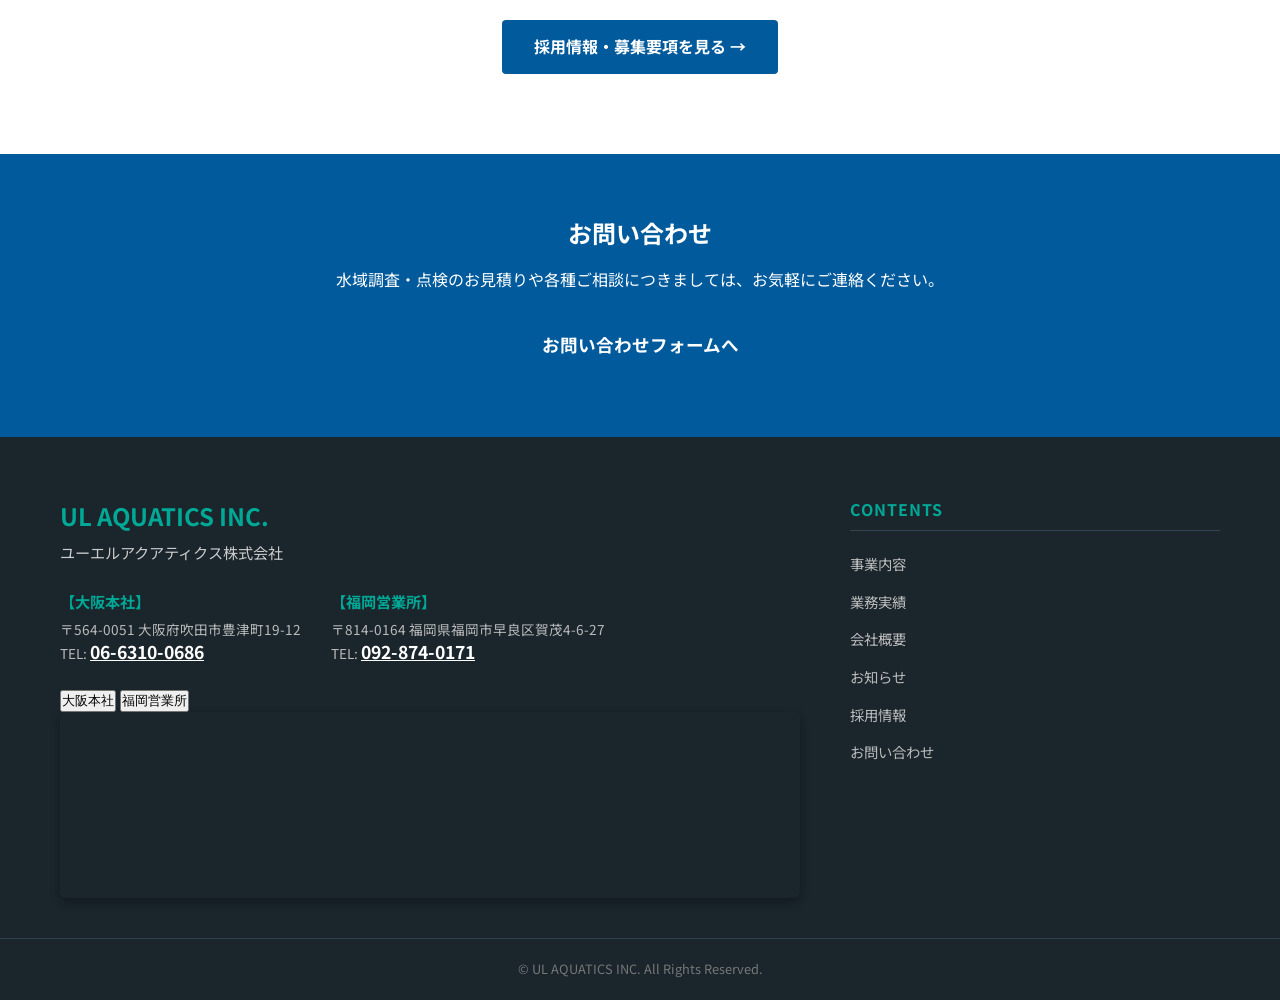
==== commit 02971fb0: "Update index.html" ====
--- a/index.html
+++ b/index.html
@@ -280,40 +280,46 @@
         <div class="container footer-container">
             <!-- 会社情報 & Google MAPエリア -->
             <div class="footer-info-block">
-                <h3 class="footer-logo">UL AQUATICS INC.</h3>
-                <p class="company-name">ユーエルアクアティクス株式会社</p>
-                
-                <div class="footer-contact-details">
-                    <div class="office-info">
-                        <h4>【大阪本社】</h4>
-                        <p>〒564-0051 大阪府吹田市豊津町19-12</p>
-                        <p class="tel-row">
-                            TEL: <a href="tel:0663100686" class="footer-tel-link">06-6310-0686</a>
-                        </p>
-                    </div>
-
-                    <div class="office-info">
-                        <h4>【福岡営業所】</h4>
-                        <p>〒814-0164 福岡県福岡市早良区賀茂4-6-27</p>
-                        <p class="tel-row">
-                            TEL: <a href="tel:0928740171" class="footer-tel-link">092-874-0171</a>
-                        </p>
-                    </div>
-                </div>
-
-                <!-- Google MAP 埋め込み (大阪本社) -->
-                <div class="footer-map-wrapper">
-                    <iframe 
-                        src="https://www.google.com/maps/embed?pb=!1m18!1m12!1m3!1d3277.8684463581294!2d135.48887727628738!3d34.7589065800864!2m3!1f0!2f0!3f0!3m2!1i1024!2i768!4f13.1!3m3!1m2!1s0x6000e4fcbbeaf499%3A0xe5fa43c83964a721!2z44CSNTY0LTAwNTEg5aSn6Ziq5bqc5ZC555Sw5biC6LGK5rSl55S677yR77yZ4oiS77yR77yS!5e0!3m2!1sja!2sjp!4v1785462664288!5m2!1sja!2sjp" 
-                        width="100%" 
-                        height="180" 
-                        style="border:0;" 
-                        allowfullscreen="" 
-                        loading="lazy" 
-                        referrerpolicy="no-referrer-when-downgrade"
-                        title="Google Map 大阪本社">
-                    </iframe>
-                </div>
+              <h3 class="footer-logo">UL AQUATICS INC.</h3>
+              <p class="company-name">ユーエルアクアティクス株式会社</p>
+  
+              <div class="footer-contact-details">
+                <div class="office-info">
+                  <h4>【大阪本社】</h4>
+                  <p>〒564-0051 大阪府吹田市豊津町19-12</p>
+                  <p class="tel-row">
+                    TEL: <a href="tel:0663100686" class="footer-tel-link">06-6310-0686</a>
+                  </p>
+                </div>
+                <div class="office-info">
+                  <h4>【福岡営業所】</h4>
+                  <p>〒814-0164 福岡県福岡市早良区賀茂4-6-27</p>
+                  <p class="tel-row">
+                    TEL: <a href="tel:0928740171" class="footer-tel-link">092-874-0171</a>
+                  </p>
+                </div>
+              </div>
+
+              <!-- タブ切替ボタン -->
+              <div class="map-tab-buttons">
+                <button type="button" class="map-tab-btn active" data-office="osaka">大阪本社</button>
+                <button type="button" class="map-tab-btn" data-office="fukuoka">福岡営業所</button>
+              </div>
+
+              <!-- Google MAP 埋め込みエリア -->
+              <div class="footer-map-wrapper">
+                <iframe
+                  id="footer-map-iframe"
+                  src="https://www.google.com/maps/embed?pb=!1m18!1m12!1m3!1d3277.8684463581294!2d135.48887727628738!3d34.7589065800864!2m3!1f0!2f0!3f0!3m2!1i1024!2i768!4f13.1!3m3!1m2!1s0x6000e4fcbbeaf499%3A0xe5fa43c83964a721!2z44CSNTY0LTAwNTEg5aSn6Ziq5bqc5ZC555Sw5biC6LGK5rSl55S6MTktMTI!5e0!3m2!1sja!2sjp!4v1710000000000"
+                  width="100%"
+                  height="180"
+                  style="border:0;"
+                  allowfullscreen=""
+                  loading="lazy"
+                  referrerpolicy="no-referrer-when-downgrade"
+                  title="Google Map"
+                ></iframe>
+              </div>
             </div>
 
             <!-- ナビゲーションリンク -->
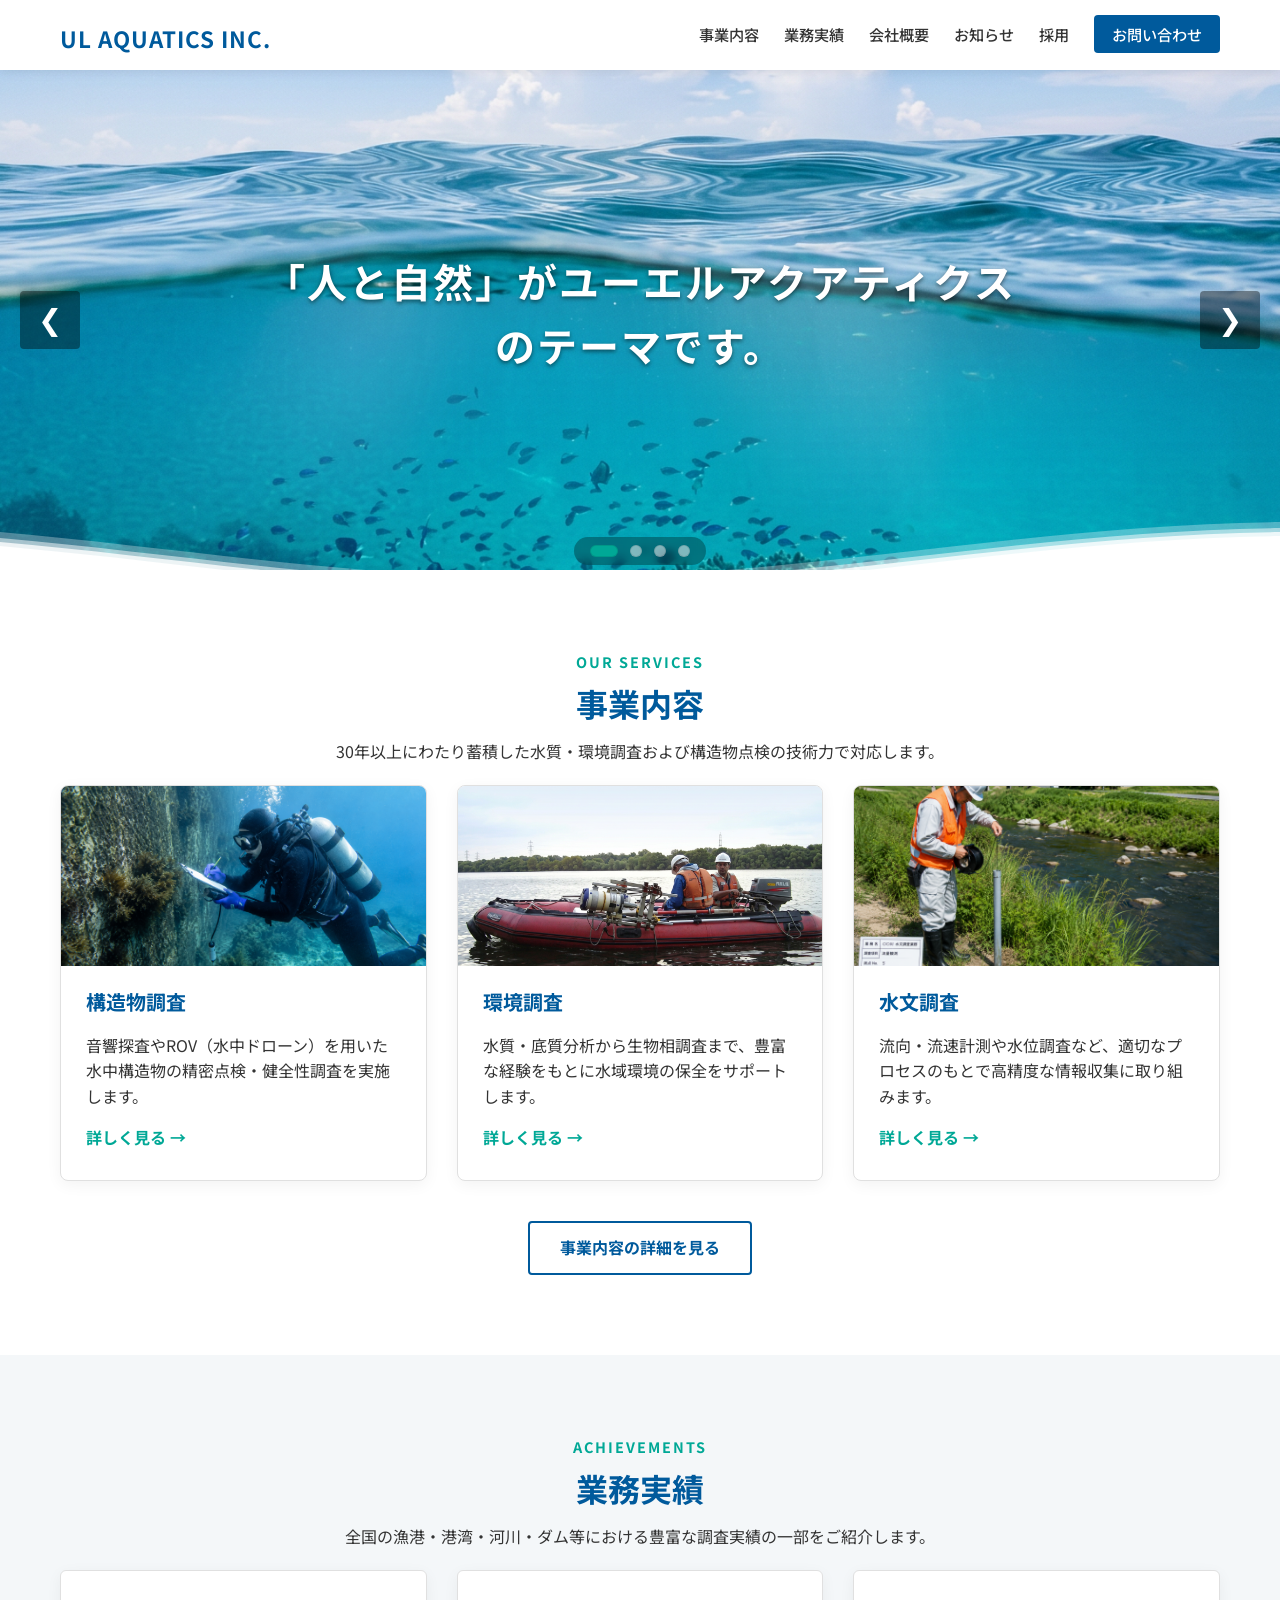
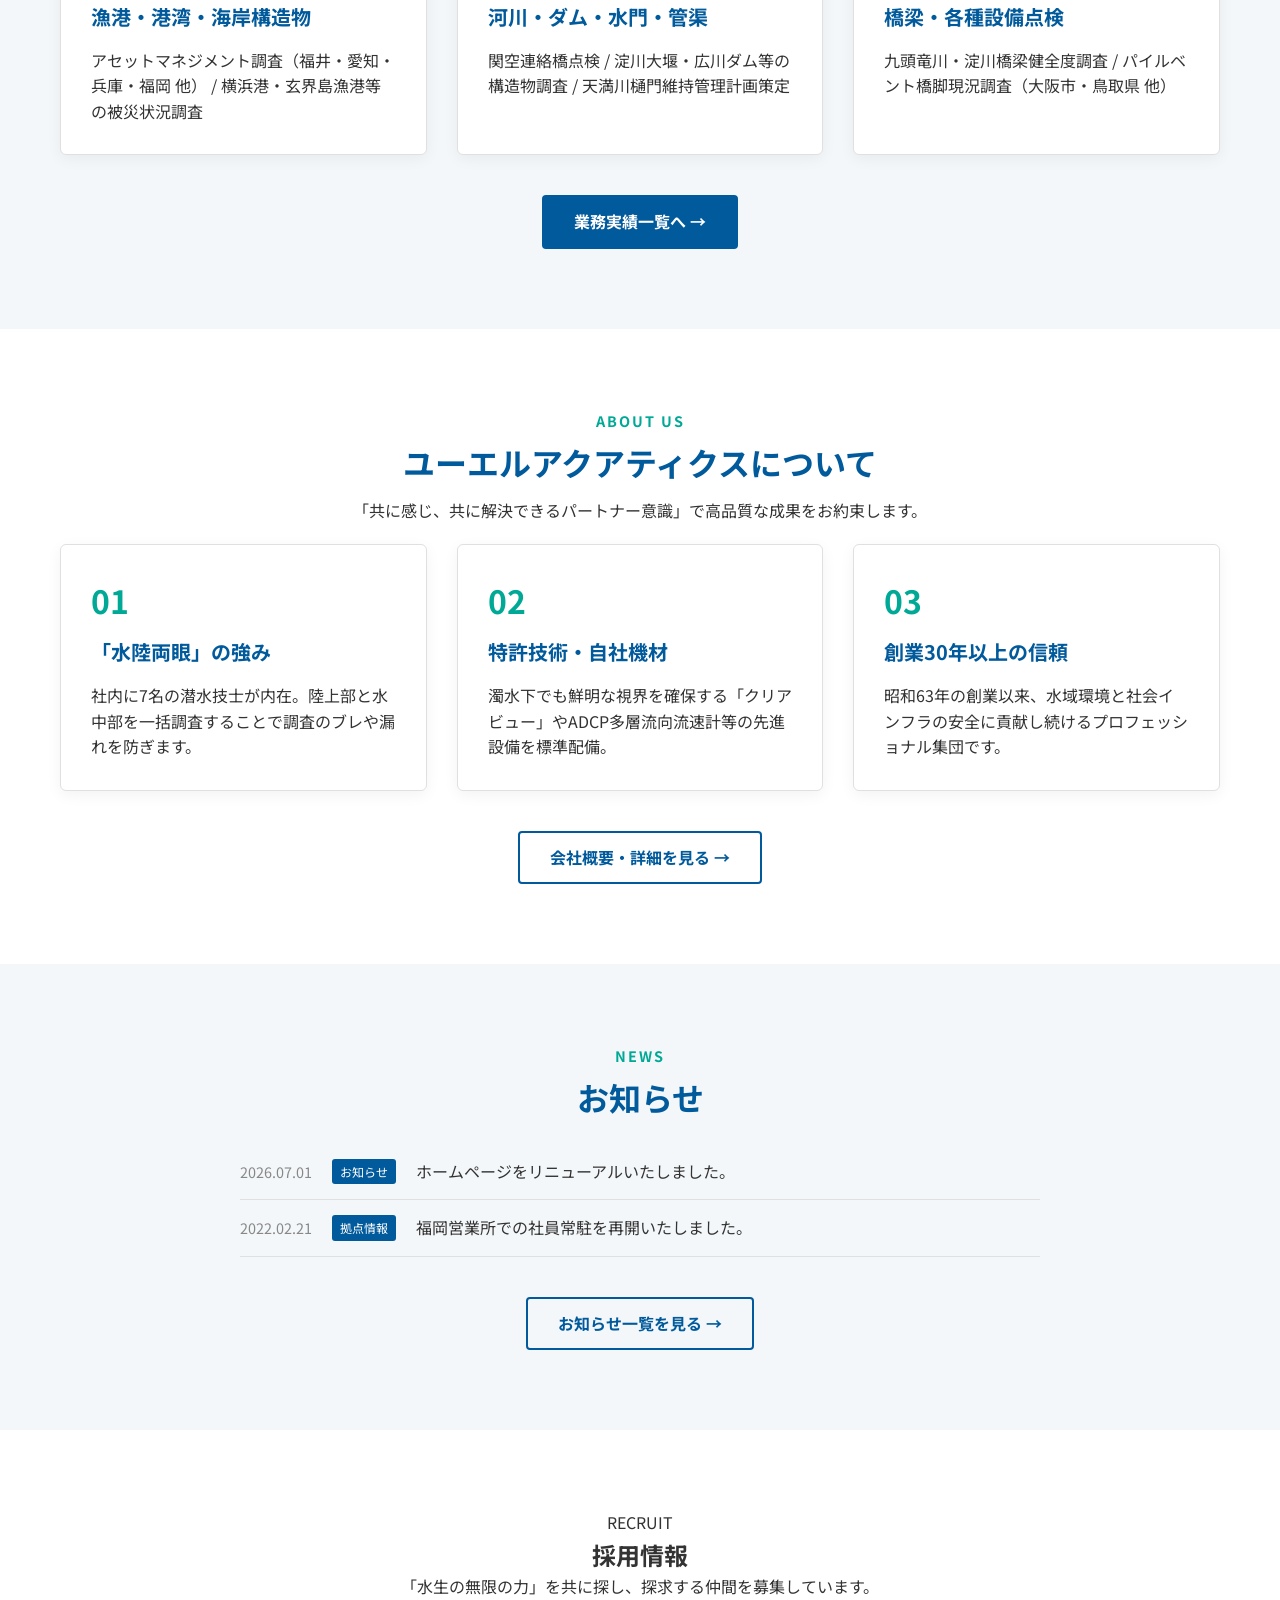
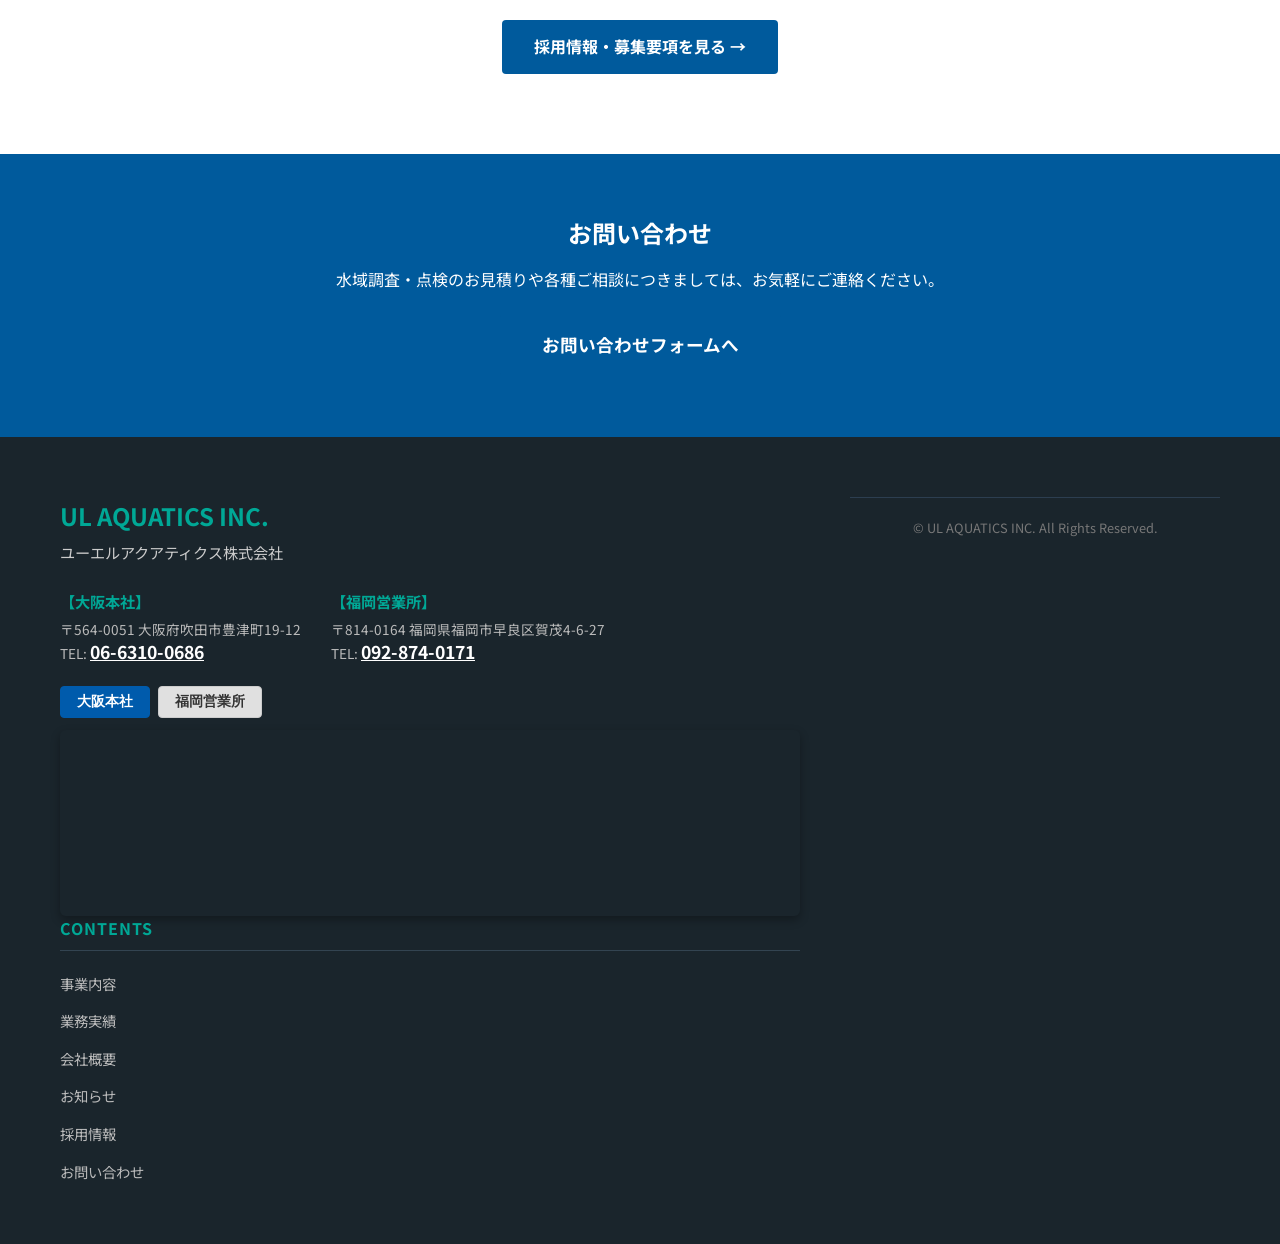
==== commit fa6b7351: "Update index.html" ====
--- a/index.html
+++ b/index.html
@@ -300,27 +300,26 @@
                 </div>
               </div>
 
-              <!-- タブ切替ボタン -->
-              <div class="map-tab-buttons">
-                <button type="button" class="map-tab-btn active" data-office="osaka">大阪本社</button>
-                <button type="button" class="map-tab-btn" data-office="fukuoka">福岡営業所</button>
-              </div>
-
-              <!-- Google MAP 埋め込みエリア -->
-              <div class="footer-map-wrapper">
-                <iframe
-                  id="footer-map-iframe"
-                  src="https://www.google.com/maps/embed?pb=!1m18!1m12!1m3!1d3277.8684463581294!2d135.48887727628738!3d34.7589065800864!2m3!1f0!2f0!3f0!3m2!1i1024!2i768!4f13.1!3m3!1m2!1s0x6000e4fcbbeaf499%3A0xe5fa43c83964a721!2z44CSNTY0LTAwNTEg5aSn6Ziq5bqc5ZC555Sw5biC6LGK5rSl55S6MTktMTI!5e0!3m2!1sja!2sjp!4v1710000000000"
-                  width="100%"
-                  height="180"
-                  style="border:0;"
-                  allowfullscreen=""
-                  loading="lazy"
-                  referrerpolicy="no-referrer-when-downgrade"
-                  title="Google Map"
-                ></iframe>
-              </div>
-            </div>
+        <!-- タブ切替ボタン -->
+        <div class="map-tab-buttons">
+            <button type="button" class="map-tab-btn active" data-map="https://www.google.com/maps/embed?pb=!1m18!1m12!1m3!1d3278.435741829891!2d135.49652157640237!3d34.74457788042459!2m3!1f0!2f0!3f0!3m2!1i1024!2i768!4f13.1!3m3!1m2!1s0x6000e44efb4d1b11%3A0x6335a14d59302bf5!2z44CSNTY0LTAwNTEgT3Nha2EsIFN1aXRhLCBUb3lvdHN1Y2jFjSwgMTkgMTI!5e0!3m2!1sja!2sjp!4v1710000000000!5m2!1sja!2sjp">大阪本社</button>
+            <button type="button" class="map-tab-btn" data-map="https://www.google.com/maps/embed?pb=!1m18!1m12!1m3!1d3324.966903276632!2d130.34582697635293!3d33.5542738438676!2m3!1f0!2f0!3f0!3m2!1i1024!2i768!4f13.1!3m3!1m2!1s0x354192fc6259f93d%3A0xb304b5f096236b2d!2z44CSODE0LTAxNjQgRnVrdW9rYSwgTmV3IFNhd2FyYS1rdSwgS2Ftb24sIDQtNi0yNw!5e0!3m2!1sja!2sjp!4v1710000000000!5m2!1sja!2sjp">福岡営業所</button>
+        </div>
+
+        <!-- Google MAP 埋め込みエリア -->
+        <div class="footer-map-wrapper">
+            <iframe 
+                id="footer-map-iframe"
+                src="https://www.google.com/maps/embed?pb=!1m18!1m12!1m3!1d3278.435741829891!2d135.49652157640237!3d34.74457788042459!2m3!1f0!2f0!3f0!3m2!1i1024!2i768!4f13.1!3m3!1m2!1s0x6000e44efb4d1b11%3A0x6335a14d59302bf5!2z44CSNTY0LTAwNTEgT3Nha2EsIFN1aXRhLCBUb3lvdHN1Y2jFjSwgMTkgMTI!5e0!3m2!1sja!2sjp!4v1710000000000!5m2!1sja!2sjp"
+                width="100%" 
+                height="180" 
+                style="border:0;" 
+                allowfullscreen="" 
+                loading="lazy" 
+                referrerpolicy="no-referrer-when-downgrade"
+                title="Google Map">
+            </iframe>
+        </div>
 
             <!-- ナビゲーションリンク -->
             <div class="footer-nav-block">
--- a/style.css
+++ b/style.css
@@ -806,6 +806,36 @@
     color: #777777;
 }
 
+/* マップ切り替えボタン */
+.map-tab-buttons {
+  display: flex;
+  gap: 8px;
+  margin-bottom: 12px;
+}
+
+.map-tab-btn {
+  padding: 6px 16px;
+  font-size: 0.875rem;
+  font-weight: bold;
+  color: #333;
+  background-color: #e0e0e0;
+  border: 1px solid #ccc;
+  border-radius: 4px;
+  cursor: pointer;
+  transition: all 0.2s ease;
+}
+
+.map-tab-btn:hover {
+  background-color: #d0d0d0;
+}
+
+/* 選択されているボタンのスタイル */
+.map-tab-btn.active {
+  color: #fff;
+  background-color: #005bac; /* ブランドカラーに合わせて変更してください */
+  border-color: #005bac;
+}
+
 
 /* ==========================================================================
    7. レスポンシブ対応（ブレイクポイント別統合）
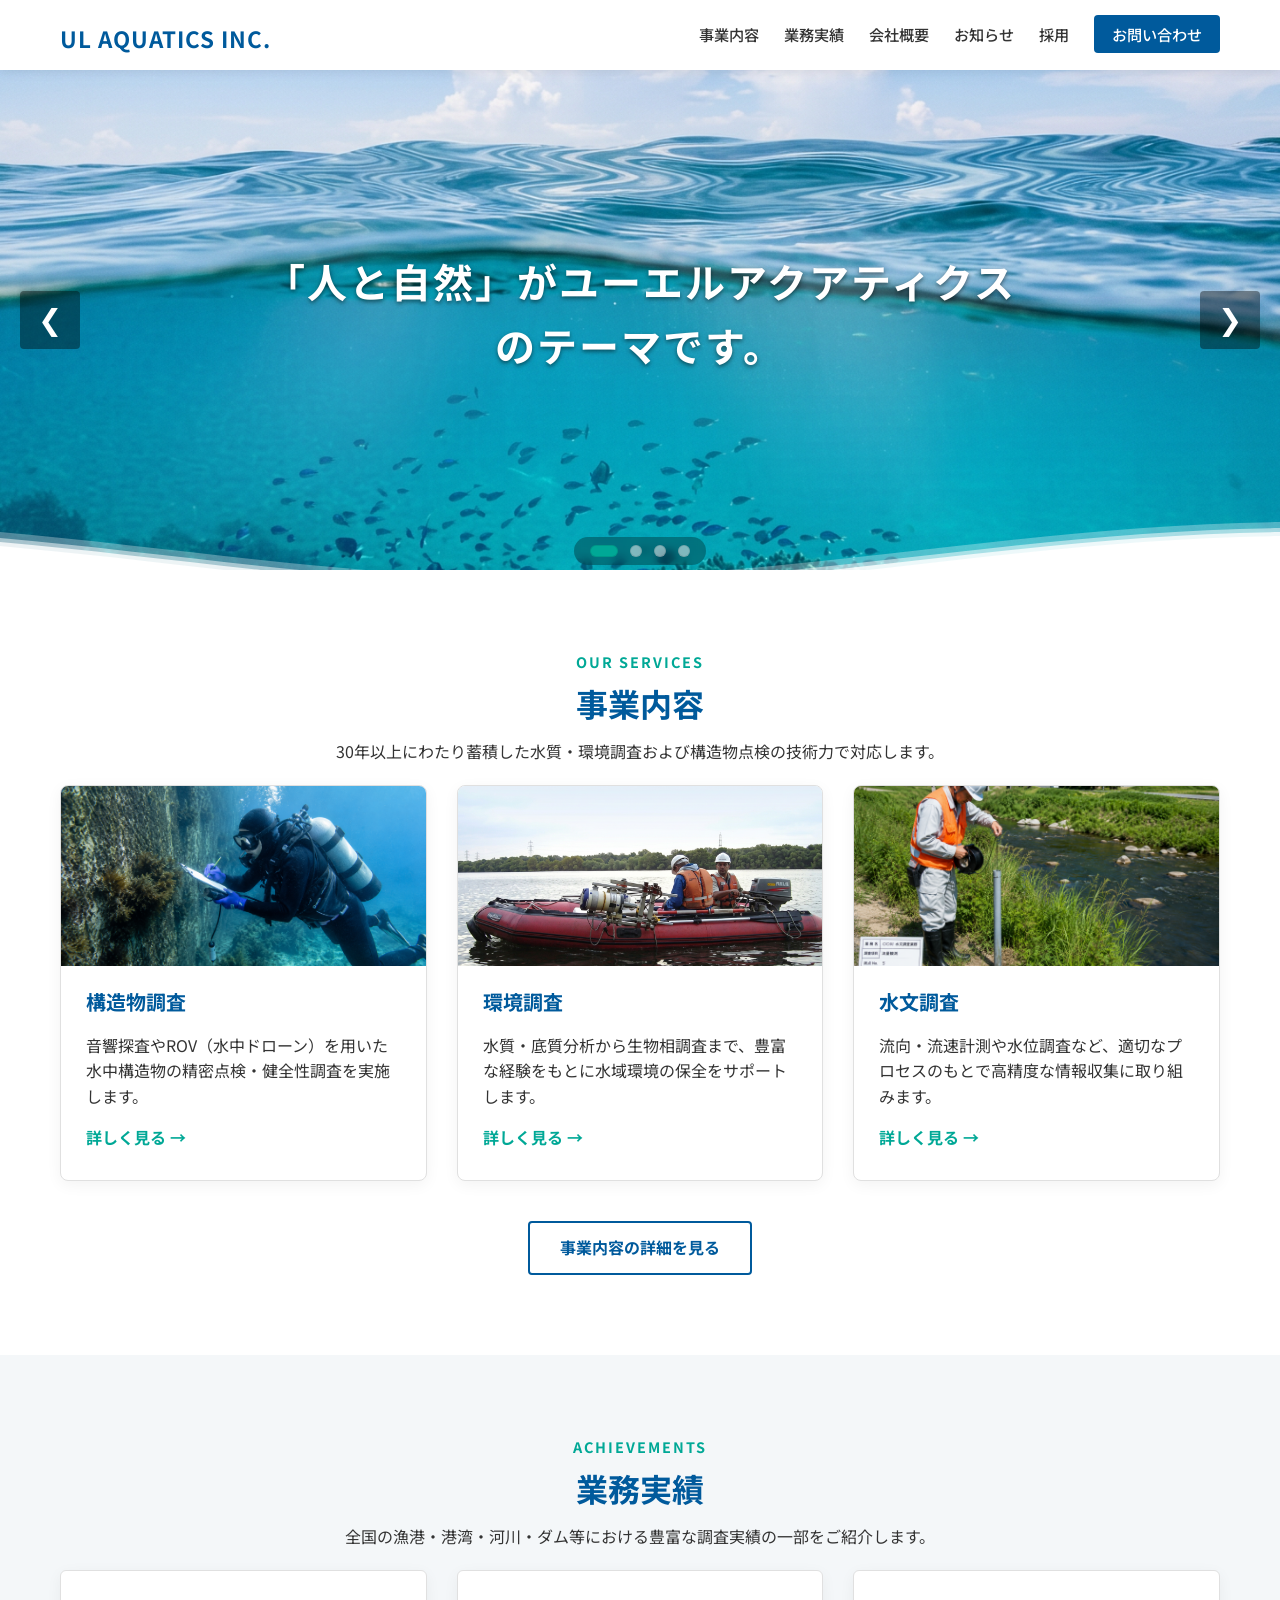
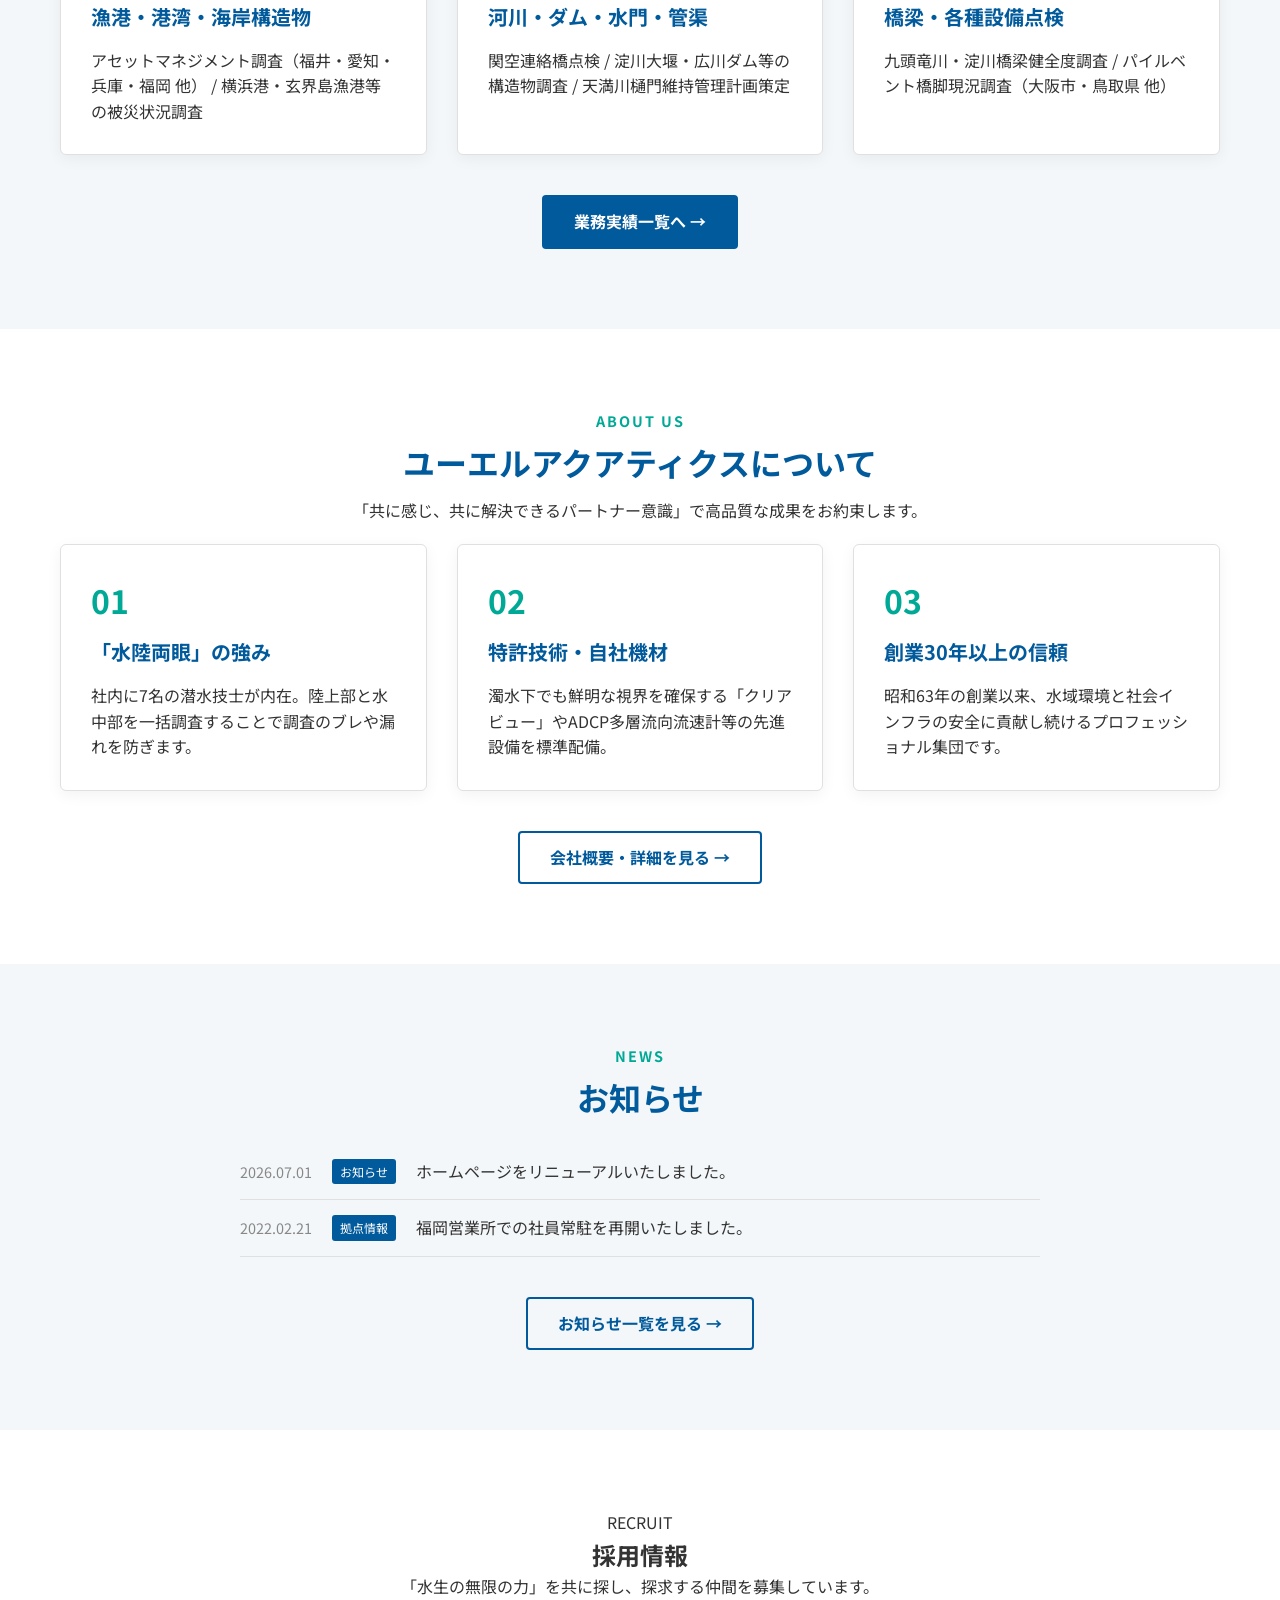
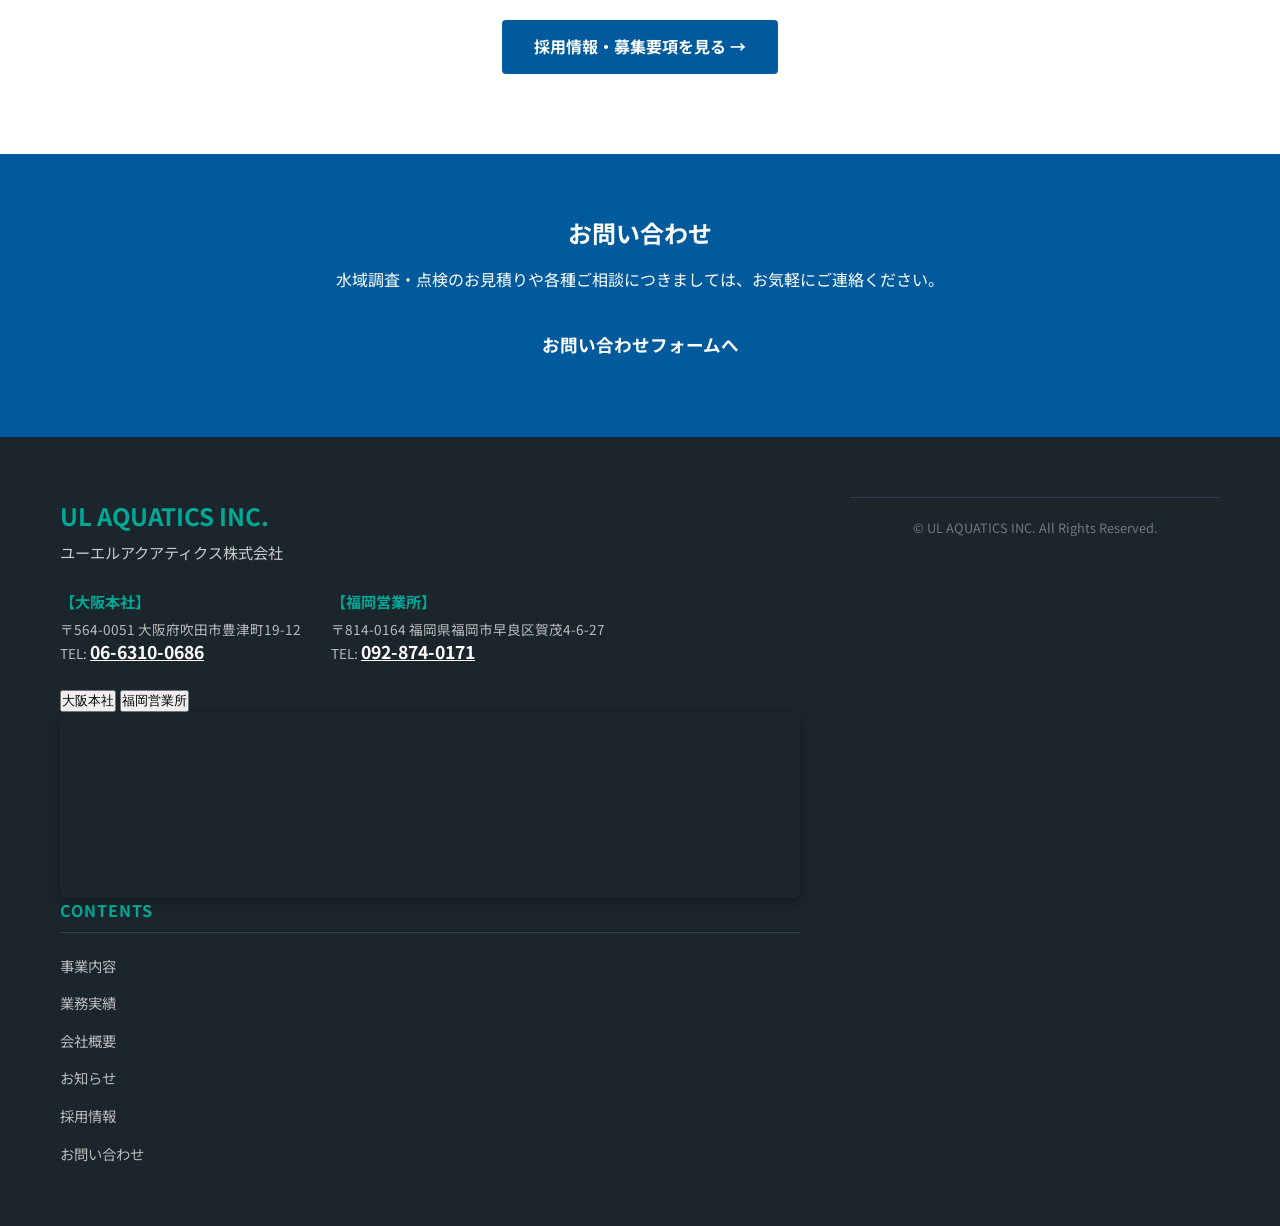
==== commit c20c4151: "Update index.html" ====
--- a/index.html
+++ b/index.html
@@ -303,7 +303,7 @@
         <!-- タブ切替ボタン -->
         <div class="map-tab-buttons">
             <button type="button" class="map-tab-btn active" data-map="https://www.google.com/maps/embed?pb=!1m18!1m12!1m3!1d3278.435741829891!2d135.49652157640237!3d34.74457788042459!2m3!1f0!2f0!3f0!3m2!1i1024!2i768!4f13.1!3m3!1m2!1s0x6000e44efb4d1b11%3A0x6335a14d59302bf5!2z44CSNTY0LTAwNTEgT3Nha2EsIFN1aXRhLCBUb3lvdHN1Y2jFjSwgMTkgMTI!5e0!3m2!1sja!2sjp!4v1710000000000!5m2!1sja!2sjp">大阪本社</button>
-            <button type="button" class="map-tab-btn" data-map="https://www.google.com/maps/embed?pb=!1m18!1m12!1m3!1d3324.966903276632!2d130.34582697635293!3d33.5542738438676!2m3!1f0!2f0!3f0!3m2!1i1024!2i768!4f13.1!3m3!1m2!1s0x354192fc6259f93d%3A0xb304b5f096236b2d!2z44CSODE0LTAxNjQgRnVrdW9rYSwgTmV3IFNhd2FyYS1rdSwgS2Ftb24sIDQtNi0yNw!5e0!3m2!1sja!2sjp!4v1710000000000!5m2!1sja!2sjp">福岡営業所</button>
+            <button type="button" class="map-tab-btn" data-map="https://www.google.com/maps/embed?pb=!1m18!1m12!1m3!1d4056.5912254877258!2d130.3389804!3d33.5551215!2m3!1f0!2f0!3f0!3m2!1i1024!2i768!4f13.1!3m3!1m2!1s0x354194900427f0d5%3A0xd575ac20e0b67ba5!2z44CSODE0LTAxNjQg56aP5bKh55yM56aP5bKh5biC5pep6Imv5Yy66LOA6IyC77yU5LiB55uu77yW4oiS77yS77yX!5e1!3m2!1sja!2sjp!4v1785726028626!5m2!1sja!2sjp">福岡営業所</button>
         </div>
 
         <!-- Google MAP 埋め込みエリア -->
--- a/style.css
+++ b/style.css
@@ -805,35 +805,141 @@
     font-size: 0.8rem;
     color: #777777;
 }
-
-/* マップ切り替えボタン */
-.map-tab-buttons {
-  display: flex;
-  gap: 8px;
-  margin-bottom: 12px;
-}
-
-.map-tab-btn {
-  padding: 6px 16px;
-  font-size: 0.875rem;
-  font-weight: bold;
-  color: #333;
-  background-color: #e0e0e0;
-  border: 1px solid #ccc;
-  border-radius: 4px;
-  cursor: pointer;
-  transition: all 0.2s ease;
-}
-
-.map-tab-btn:hover {
-  background-color: #d0d0d0;
-}
-
-/* 選択されているボタンのスタイル */
-.map-tab-btn.active {
-  color: #fff;
-  background-color: #005bac; /* ブランドカラーに合わせて変更してください */
-  border-color: #005bac;
+/* ==========================================================================
+   6. フッター
+   ========================================================================== */
+.site-footer {
+    background-color: #1A252C;
+    color: #FFFFFF;
+    padding: 60px 0 20px;
+}
+
+.footer-container {
+    display: grid;
+    grid-template-columns: 2fr 1fr;
+    gap: 50px;
+    margin-bottom: 40px;
+}
+
+.footer-logo {
+    font-size: 1.5rem;
+    color: var(--secondary-color);
+    margin-bottom: 5px;
+}
+
+.company-name {
+    font-size: 0.95rem;
+    color: #CCCCCC;
+    margin-bottom: 25px;
+}
+
+.footer-contact-details {
+    display: flex;
+    gap: 30px;
+    margin-bottom: 20px;
+    flex-wrap: wrap;
+}
+
+.office-info h4 {
+    font-size: 0.95rem;
+    color: var(--secondary-color);
+    margin-bottom: 5px;
+}
+
+.office-info p {
+    font-size: 0.85rem;
+    color: #BBBBBB;
+    line-height: 1.5;
+}
+
+.footer-tel-link {
+    font-size: 1.1rem;
+    font-weight: 700;
+    color: #FFFFFF;
+    text-decoration: underline;
+}
+
+.footer-tel-link:hover {
+    color: var(--secondary-color);
+}
+
+/* マップエリア全体 */
+.footer-map-block {
+    margin-top: 15px;
+}
+
+/* マップ切り替えタブボタン */
+.map-tabs {
+    display: flex;
+    gap: 8px;
+    margin-bottom: 12px;
+}
+
+.map-tab {
+    background-color: #2C3E50;
+    color: #CCCCCC;
+    border: 1px solid #334451;
+    padding: 6px 14px;
+    border-radius: 4px;
+    font-size: 0.85rem;
+    cursor: pointer;
+    transition: all 0.3s ease;
+}
+
+.map-tab:hover {
+    background-color: #334451;
+    color: #FFFFFF;
+}
+
+/* 選択されているタブ */
+.map-tab.active {
+    background-color: var(--secondary-color);
+    color: #FFFFFF;
+    border-color: var(--secondary-color);
+    font-weight: 700;
+}
+
+/* Google Map iframeを囲む枠 */
+.footer-map-wrapper {
+    width: 100%;
+    border-radius: 6px;
+    overflow: hidden;
+    box-shadow: 0 4px 10px rgba(0, 0, 0, 0.3);
+}
+
+.footer-nav-block h4 {
+    font-size: 1rem;
+    letter-spacing: 1px;
+    color: var(--secondary-color);
+    margin-bottom: 20px;
+    border-bottom: 1px solid #334451;
+    padding-bottom: 8px;
+}
+
+.footer-nav ul {
+    display: flex;
+    flex-direction: column;
+    gap: 12px;
+}
+
+.footer-nav a {
+    color: #BBBBBB;
+    font-size: 0.9rem;
+    transition: color 0.3s;
+}
+
+.footer-nav a:hover {
+    color: #FFFFFF;
+}
+
+.footer-bottom {
+    border-top: 1px solid #2C3E50;
+    padding-top: 20px;
+}
+
+.copyright {
+    font-size: 0.8rem;
+    color: #777777;
 }
 
 
@@ -868,11 +974,12 @@
     .mobile-menu-toggle span {
         width: 100%;
         height: 3px;
-        background-color: #333333;
+        background-color: #333333; /* ヘッダーの背景色に合わせて調整 */
         border-radius: 2px;
         transition: all 0.3s ease;
     }
 
+    /* 三本線 -> ×印アニメーション */
     .mobile-menu-toggle.active span:nth-child(1) {
         transform: translateY(9.5px) rotate(45deg);
     }
@@ -883,6 +990,7 @@
         transform: translateY(-9.5px) rotate(-45deg);
     }
 
+    /* メニュー表示位置とアニメーション */
     .main-nav {
         position: fixed;
         top: 0;
@@ -902,6 +1010,7 @@
     }
 
     .main-nav ul {
+        display: flex;
         flex-direction: column;
         gap: 20px;
     }
@@ -962,6 +1071,7 @@
         gap: 15px;
     }
 
+    /* スマホ時は電話番号をさらにタップしやすく拡大 */
     .footer-tel-link {
         font-size: 1.2rem;
     }
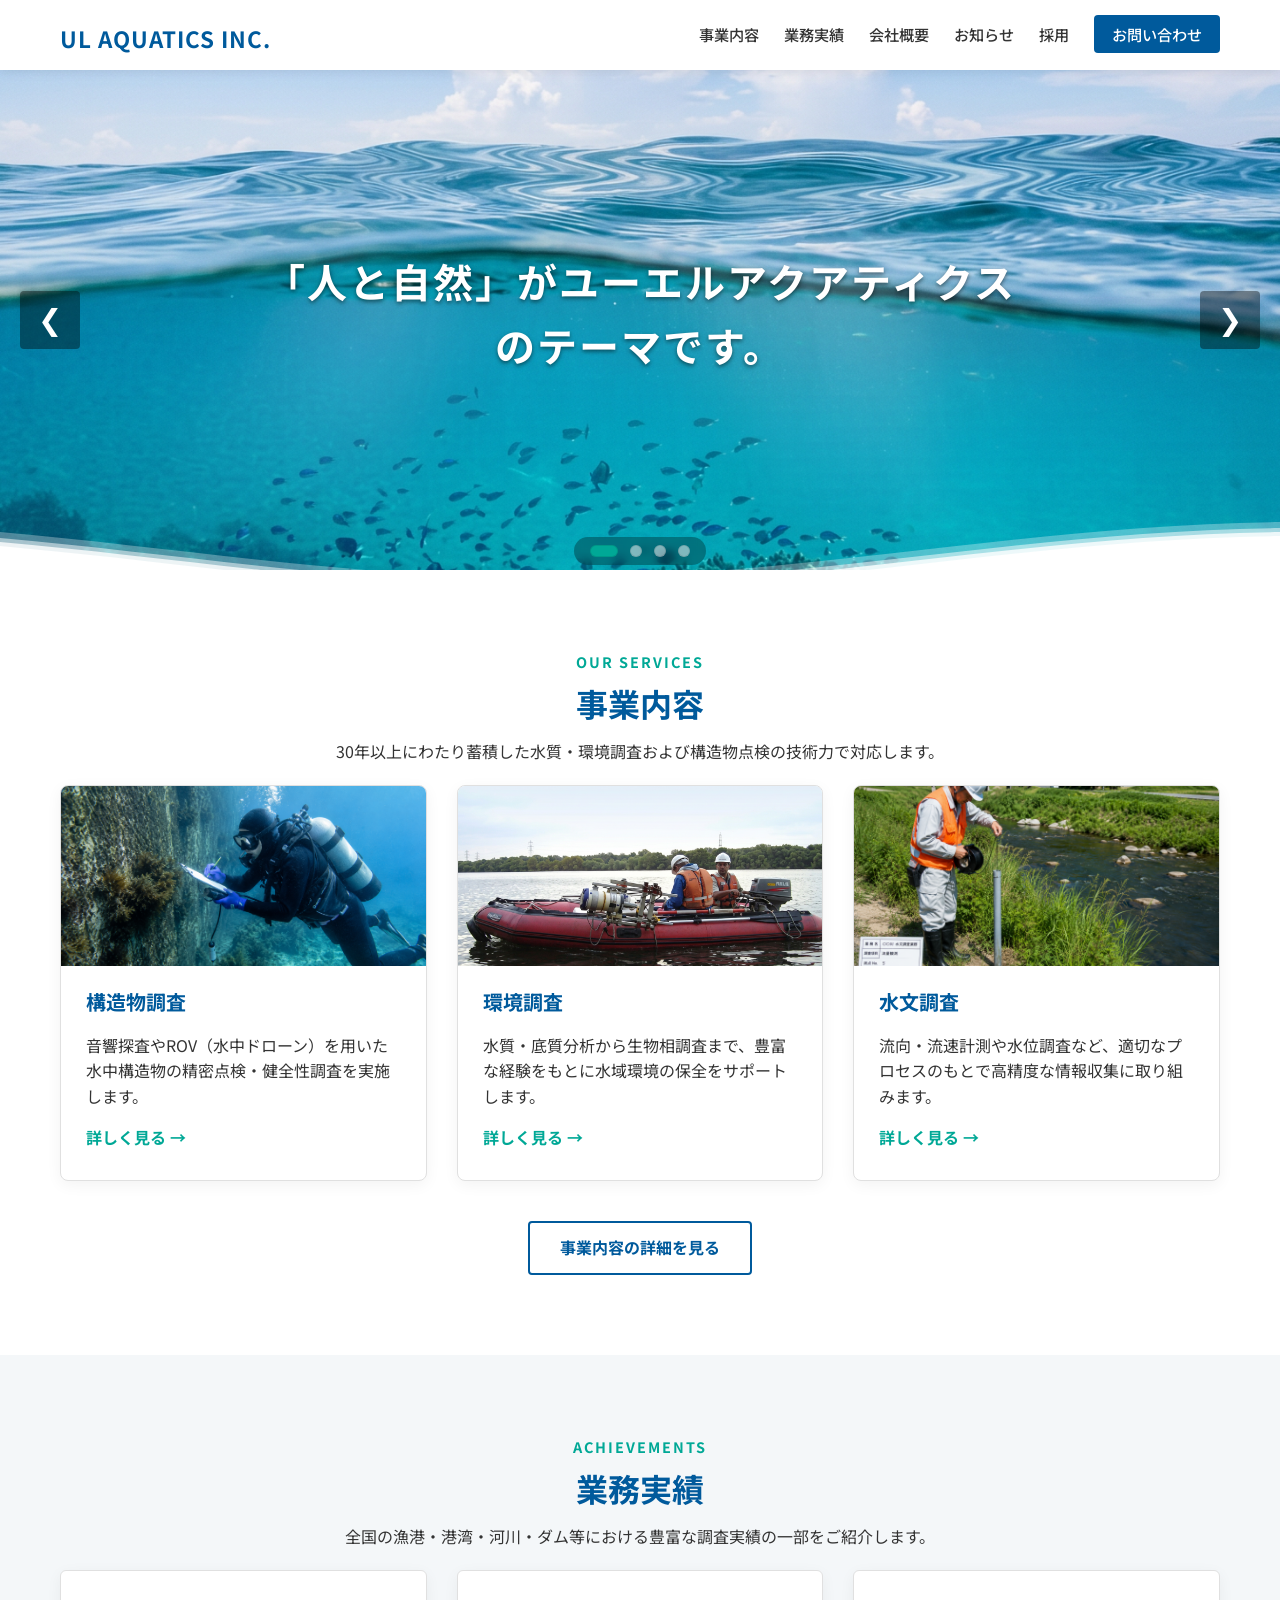
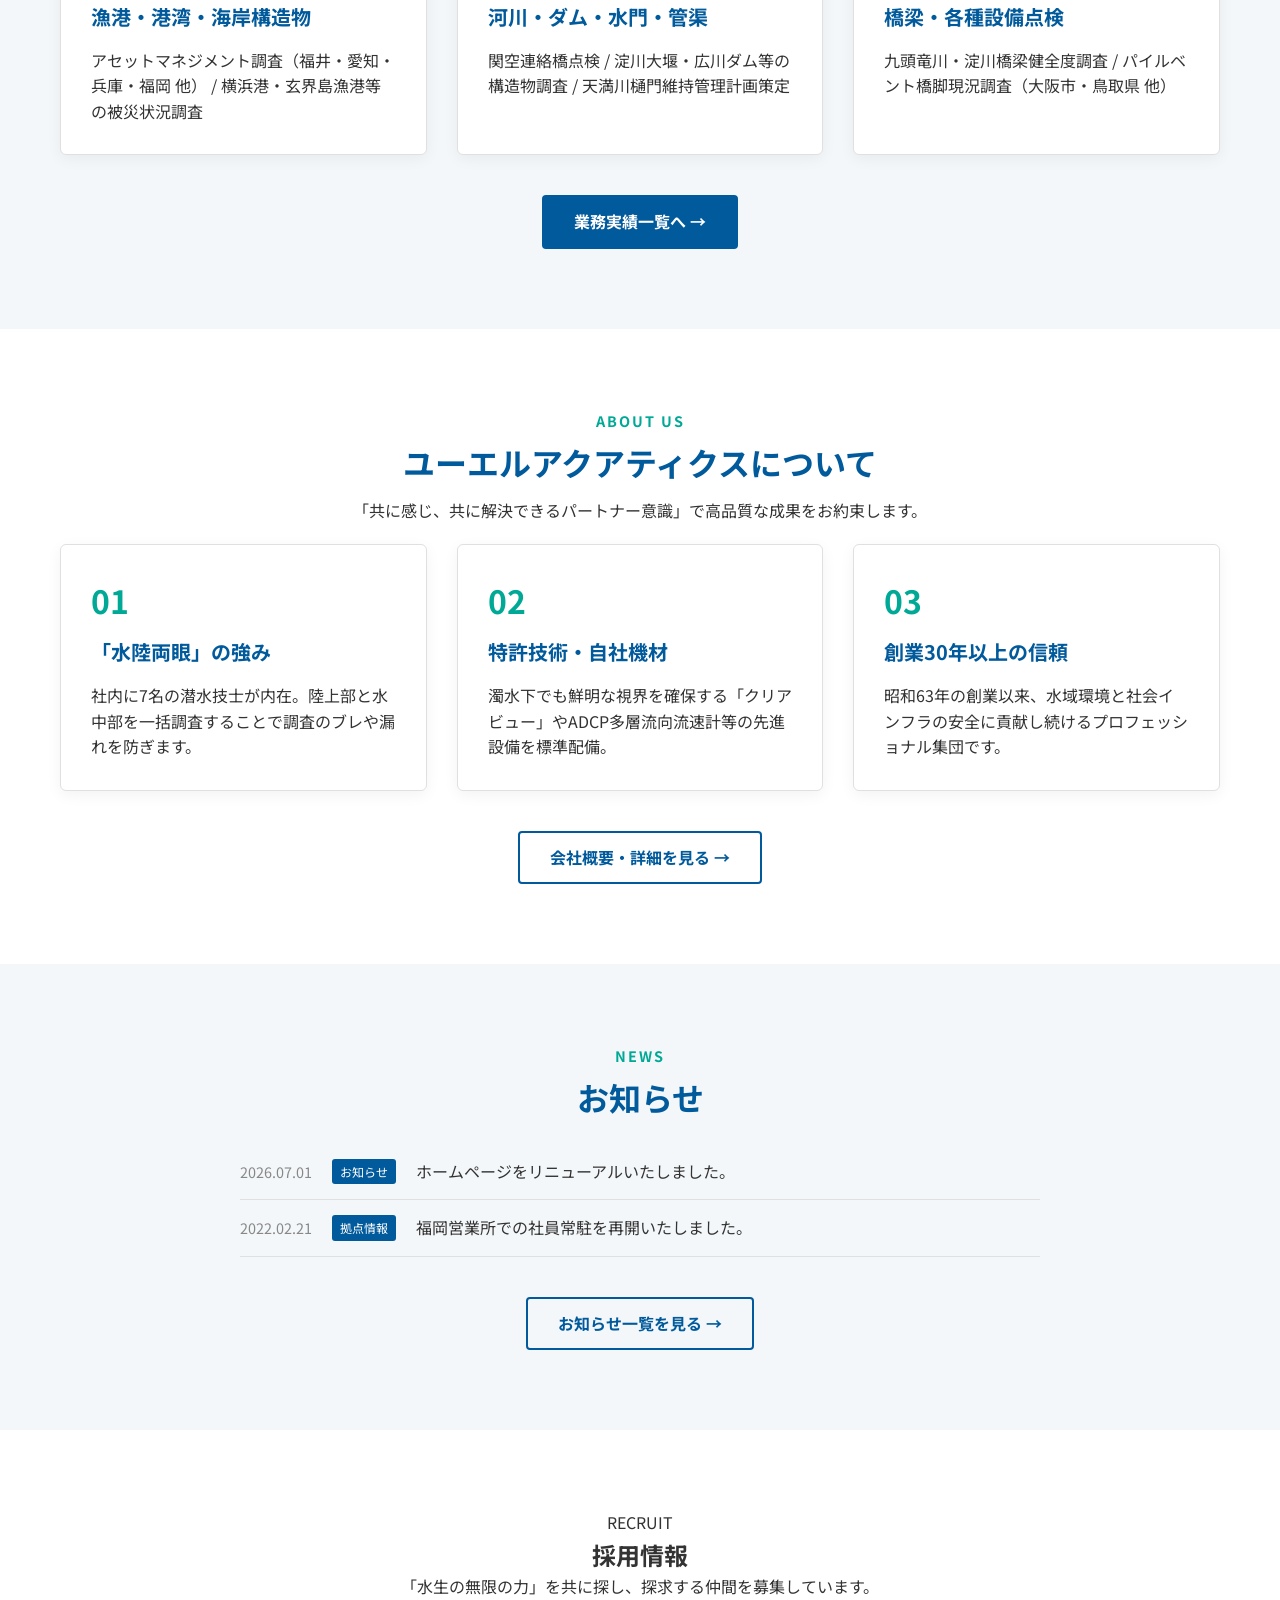
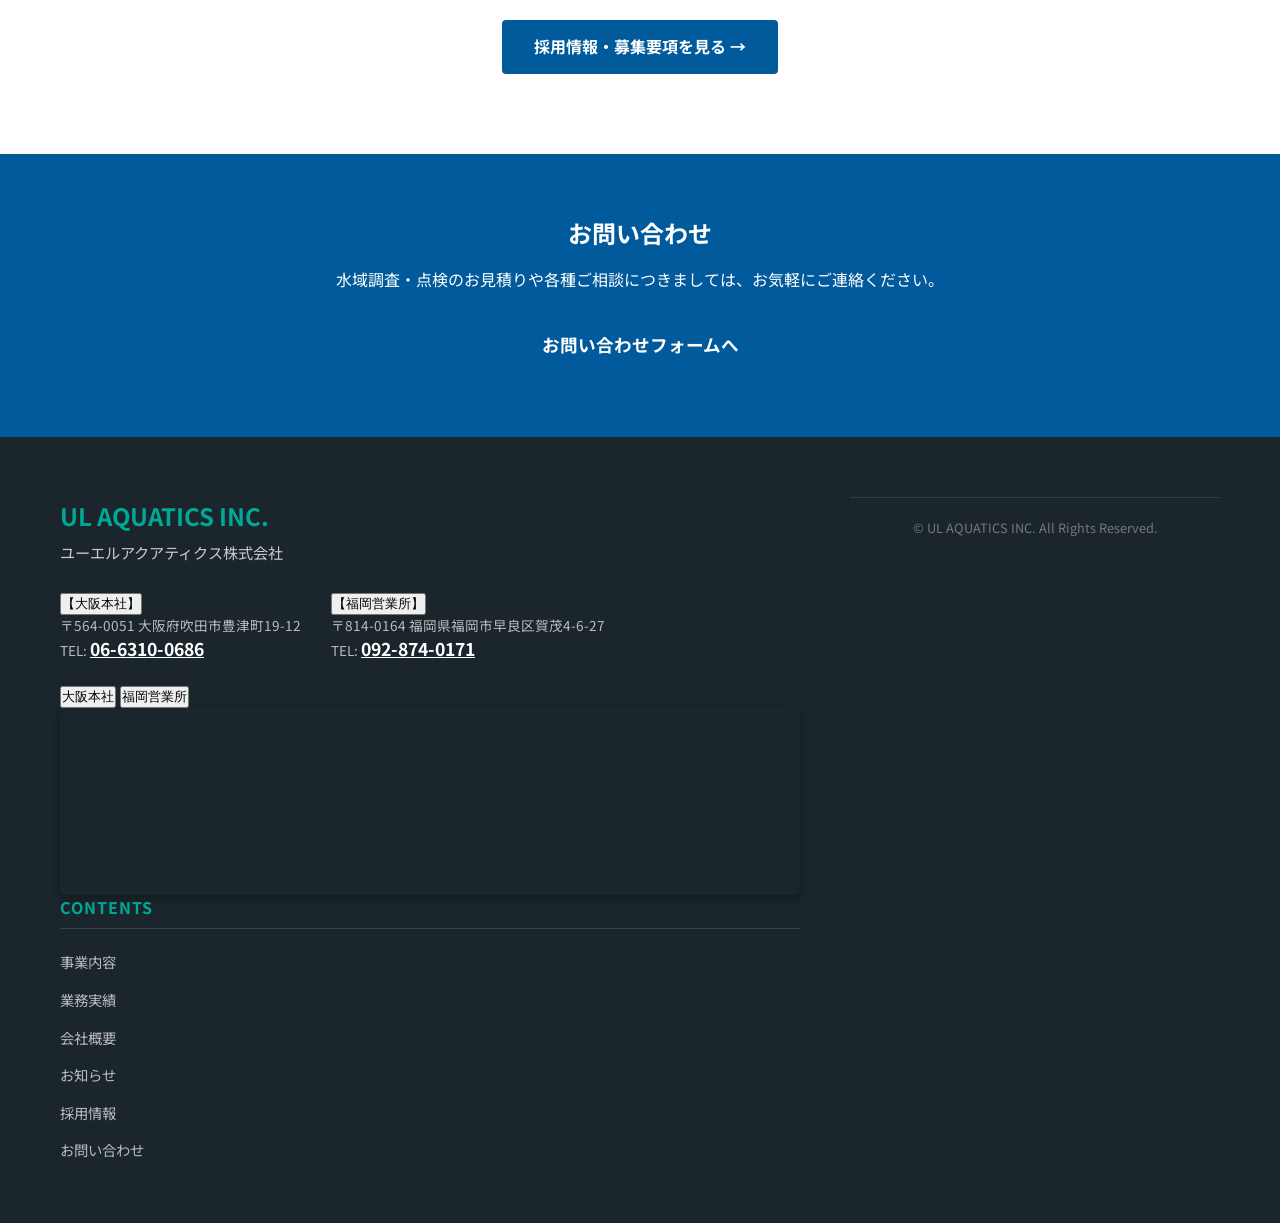
==== commit 5cce5082: "Update index.html" ====
--- a/index.html
+++ b/index.html
@@ -283,22 +283,29 @@
               <h3 class="footer-logo">UL AQUATICS INC.</h3>
               <p class="company-name">ユーエルアクアティクス株式会社</p>
   
-              <div class="footer-contact-details">
+        <div class="footer-contact-details">
+                <!-- 大阪本社 -->
                 <div class="office-info">
-                  <h4>【大阪本社】</h4>
-                  <p>〒564-0051 大阪府吹田市豊津町19-12</p>
-                  <p class="tel-row">
-                    TEL: <a href="tel:0663100686" class="footer-tel-link">06-6310-0686</a>
-                  </p>
-                </div>
+                    <button type="button" class="office-select-btn active" data-map="https://www.google.com/maps/embed?pb=!1m18!1m12!1m3!1d3278.435741829891!2d135.49652157640237!3d34.74457788042459!2m3!1f0!2f0!3f0!3m2!1i1024!2i768!4f13.1!3m3!1m2!1s0x6000e44efb4d1b11%3A0x6335a14d59302bf5!2z44CSNTY0LTAwNTEgT3Nha2EsIFN1aXRhLCBUb3lvdHN1Y2jFjSwgMTkgMTI!5e0!3m2!1sja!2sjp!4v1710000000000!5m2!1sja!2sjp">
+                        【大阪本社】
+                    </button>
+                    <p>〒564-0051 大阪府吹田市豊津町19-12</p>
+                    <p class="tel-row">
+                        TEL: <a href="tel:0663100686" class="footer-tel-link">06-6310-0686</a>
+                    </p>
+                </div>
+
+                <!-- 福岡営業所 -->
                 <div class="office-info">
-                  <h4>【福岡営業所】</h4>
-                  <p>〒814-0164 福岡県福岡市早良区賀茂4-6-27</p>
-                  <p class="tel-row">
-                    TEL: <a href="tel:0928740171" class="footer-tel-link">092-874-0171</a>
-                  </p>
-                </div>
-              </div>
+                    <button type="button" class="office-select-btn" data-map="https://www.google.com/maps/embed?pb=!1m18!1m12!1m3!1d3324.966903276632!2d130.34582697635293!3d33.5542738438676!2m3!1f0!2f0!3f0!3m2!1i1024!2i768!4f13.1!3m3!1m2!1s0x354192fc6259f93d%3A0xb304b5f096236b2d!2z44CSODE0LTAxNjQgRnVrdW9rYSwgTmV3IFNhd2FyYS1rdSwgS2Ftb24sIDQtNi0yNw!5e0!3m2!1sja!2sjp!4v1710000000000!5m2!1sja!2sjp">
+                        【福岡営業所】
+                    </button>
+                    <p>〒814-0164 福岡県福岡市早良区賀茂4-6-27</p>
+                    <p class="tel-row">
+                        TEL: <a href="tel:0928740171" class="footer-tel-link">092-874-0171</a>
+                    </p>
+                </div>
+            </div>
 
         <!-- タブ切替ボタン -->
         <div class="map-tab-buttons">
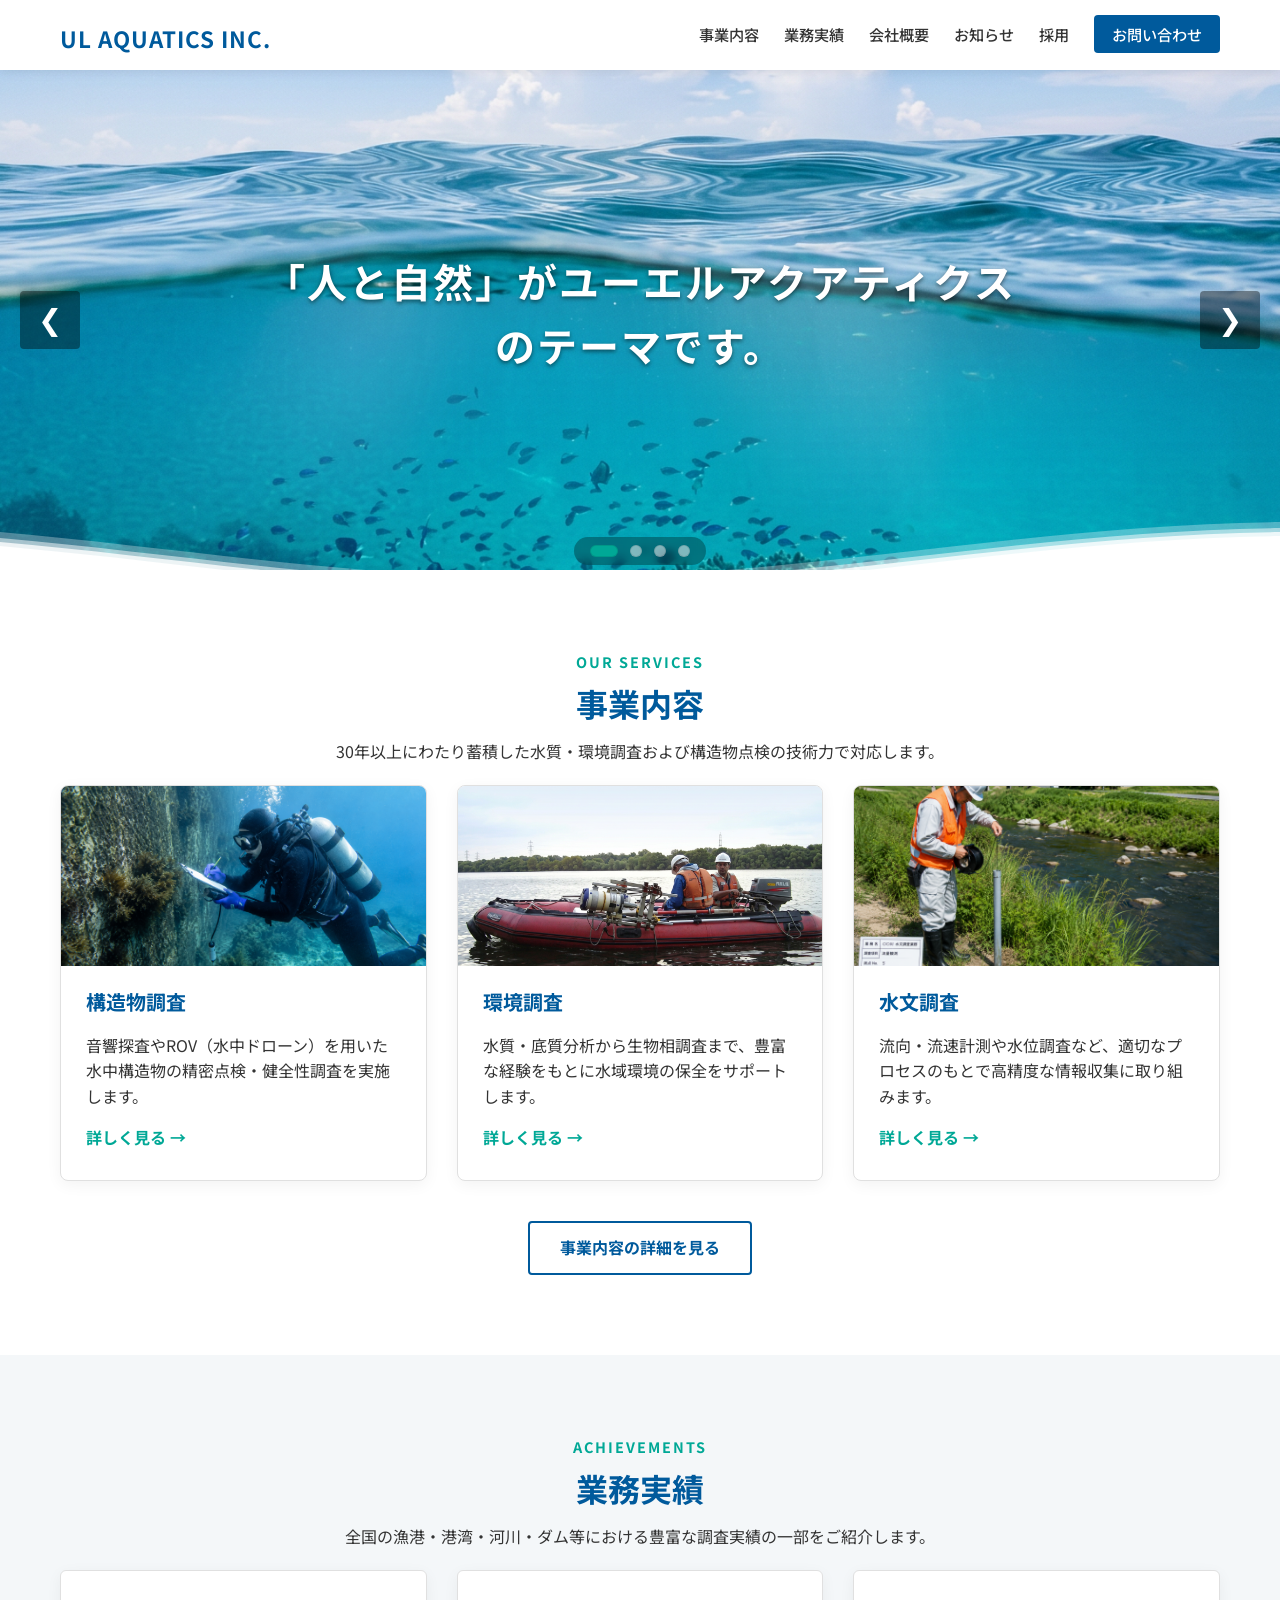
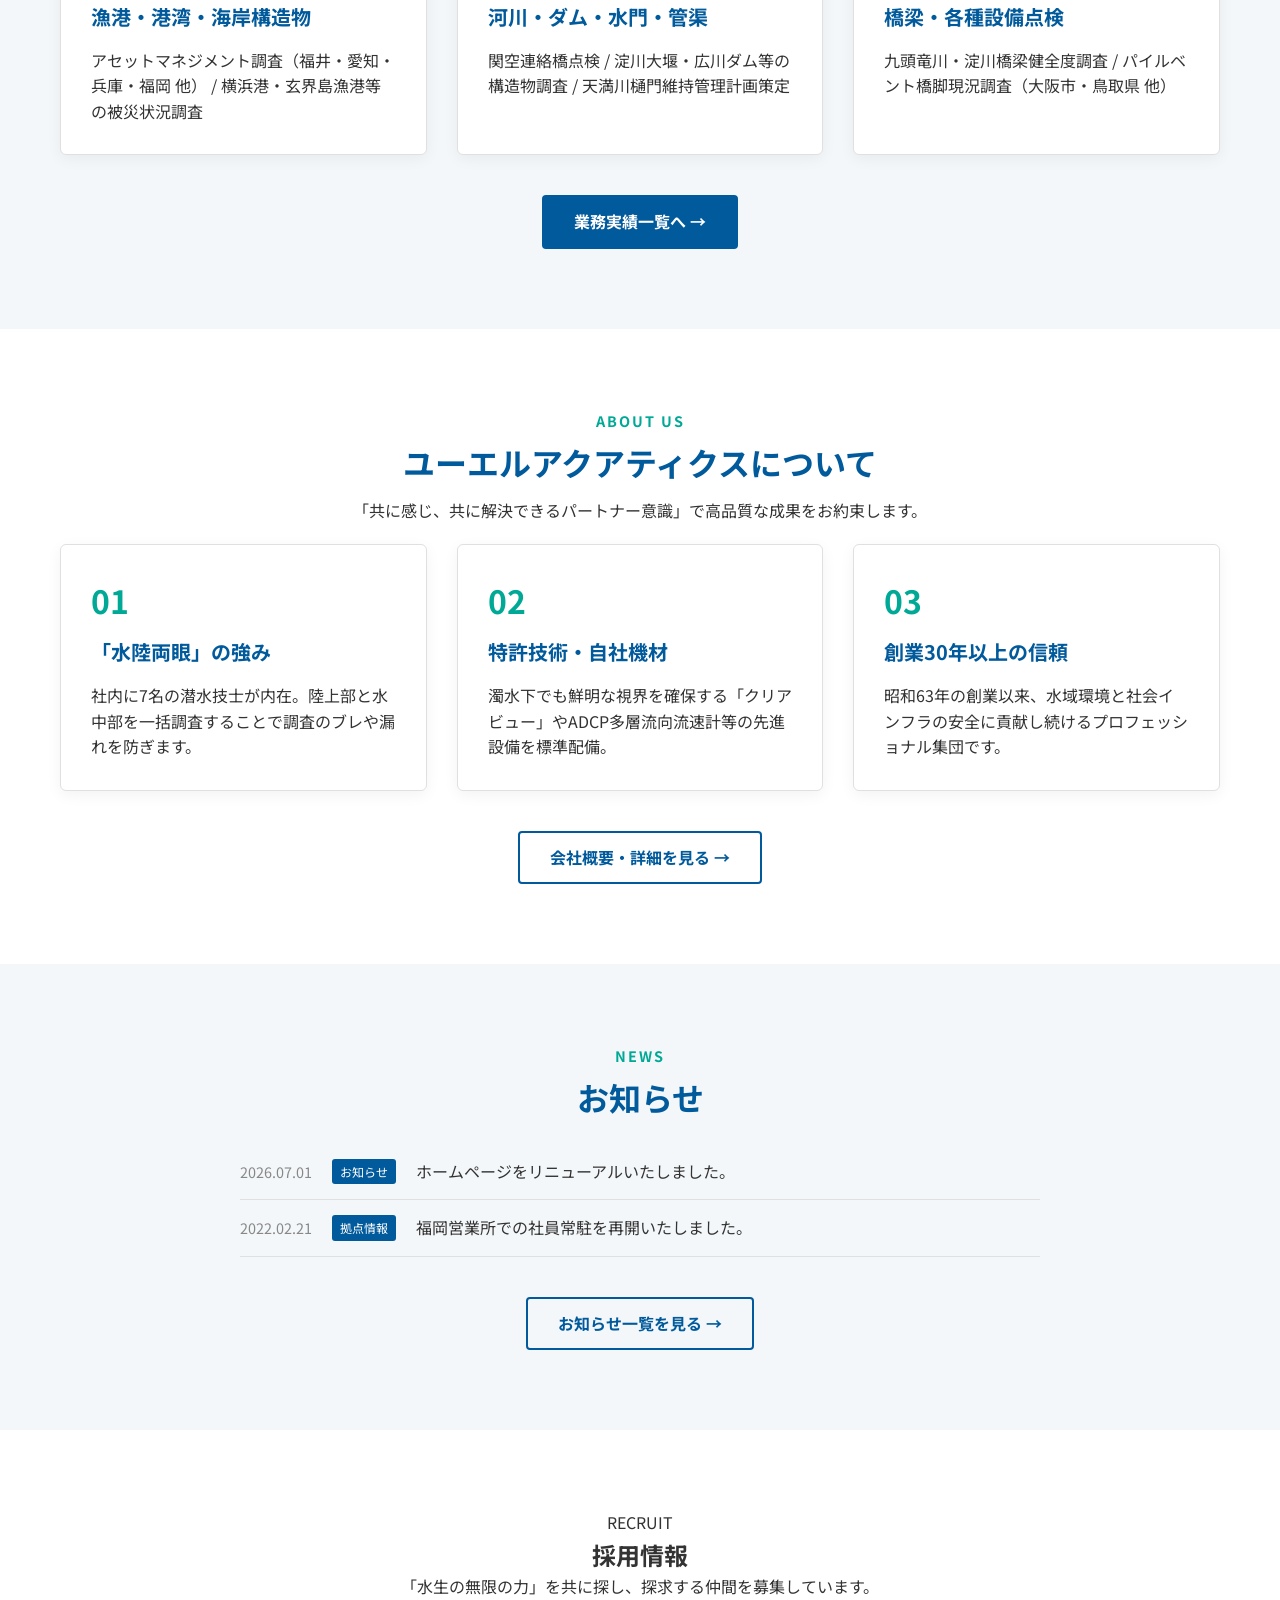
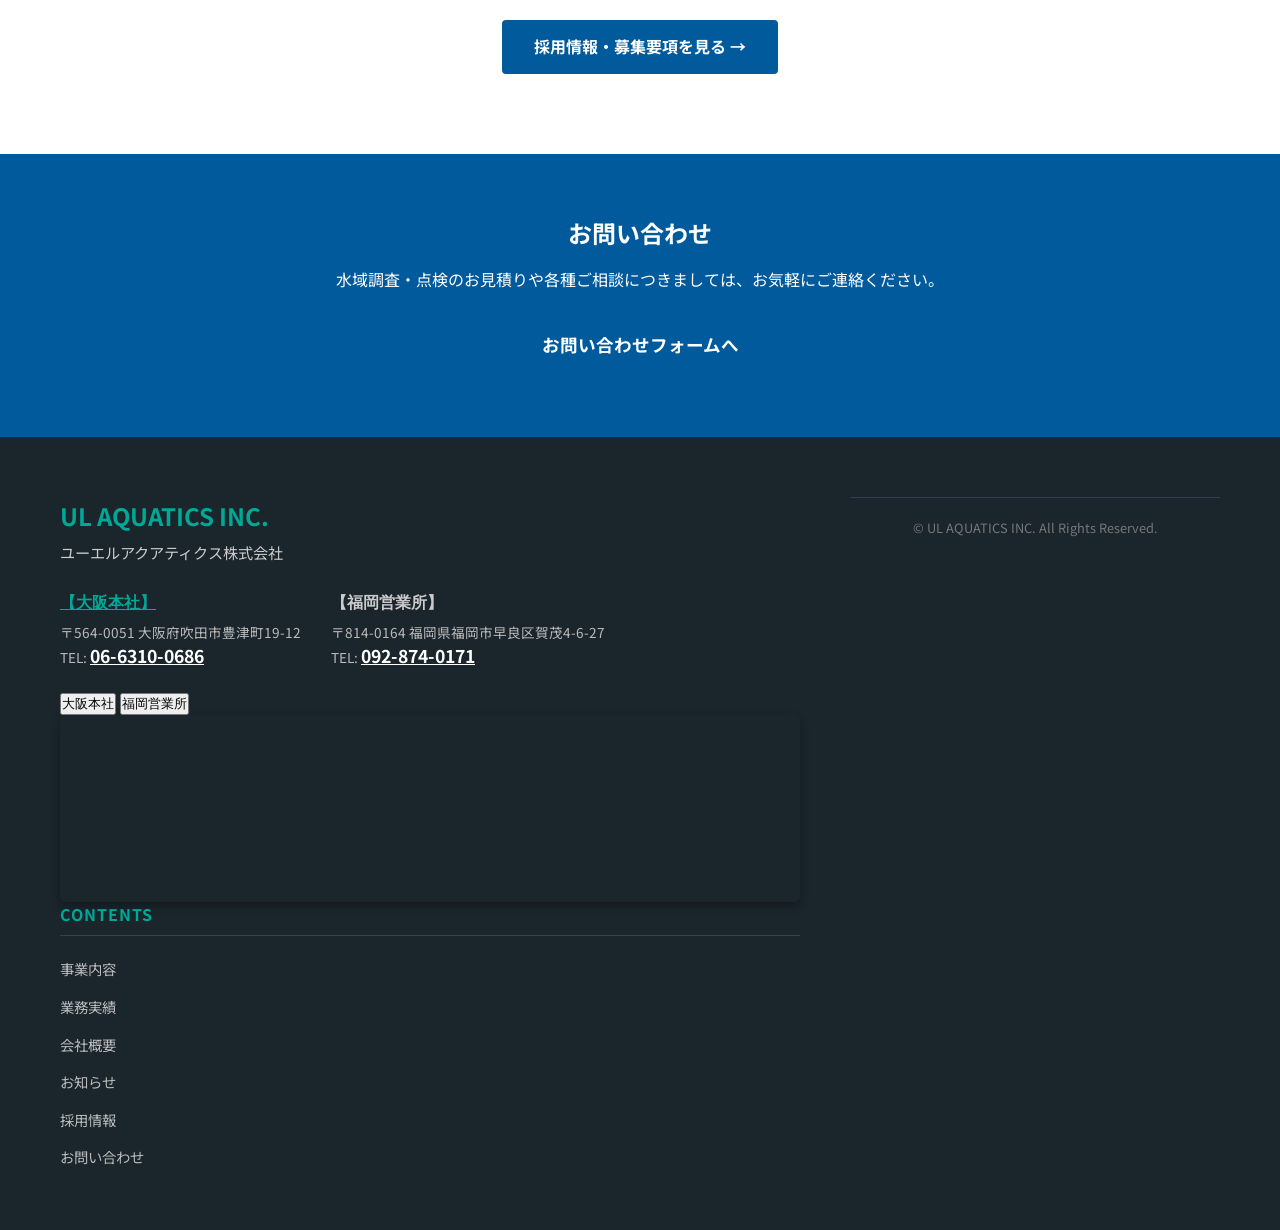
==== commit f962b579: "Update index.html" ====
--- a/index.html
+++ b/index.html
@@ -310,7 +310,7 @@
         <!-- タブ切替ボタン -->
         <div class="map-tab-buttons">
             <button type="button" class="map-tab-btn active" data-map="https://www.google.com/maps/embed?pb=!1m18!1m12!1m3!1d3278.435741829891!2d135.49652157640237!3d34.74457788042459!2m3!1f0!2f0!3f0!3m2!1i1024!2i768!4f13.1!3m3!1m2!1s0x6000e44efb4d1b11%3A0x6335a14d59302bf5!2z44CSNTY0LTAwNTEgT3Nha2EsIFN1aXRhLCBUb3lvdHN1Y2jFjSwgMTkgMTI!5e0!3m2!1sja!2sjp!4v1710000000000!5m2!1sja!2sjp">大阪本社</button>
-            <button type="button" class="map-tab-btn" data-map="https://www.google.com/maps/embed?pb=!1m18!1m12!1m3!1d4056.5912254877258!2d130.3389804!3d33.5551215!2m3!1f0!2f0!3f0!3m2!1i1024!2i768!4f13.1!3m3!1m2!1s0x354194900427f0d5%3A0xd575ac20e0b67ba5!2z44CSODE0LTAxNjQg56aP5bKh55yM56aP5bKh5biC5pep6Imv5Yy66LOA6IyC77yU5LiB55uu77yW4oiS77yS77yX!5e1!3m2!1sja!2sjp!4v1785726028626!5m2!1sja!2sjp">福岡営業所</button>
+            <button type="button" class="map-tab-btn" data-map="https://www.google.com/maps/embed?pb=!1m18!1m12!1m3!1d3324.932829428574!2d130.3389804!3d33.5551215!2m3!1f0!2f0!3f0!3m2!1i1024!2i768!4f13.1!3m3!1m2!1s0x354194900427f0d5%3A0xd575ac20e0b67ba5!2z44CSODE0LTAxNjQg56aP5bKh55yM56aP5bKh5biC5pep6Imv5Yy66LOA6IyC77yU5LiB55uu77yW4oiS77yS77yX!5e0!3m2!1sja!2sjp!4v1785733582685!5m2!1sja!2sjp">福岡営業所</button>
         </div>
 
         <!-- Google MAP 埋め込みエリア -->
--- a/style.css
+++ b/style.css
@@ -840,10 +840,30 @@
     flex-wrap: wrap;
 }
 
-.office-info h4 {
-    font-size: 0.95rem;
-    color: var(--secondary-color);
-    margin-bottom: 5px;
+/* ★拠点（【大阪本社】【福岡営業所】）ボタンのスタイル */
+.office-select-btn {
+    background: transparent;
+    border: none;
+    color: #CCCCCC;
+    font-size: 1rem;
+    font-weight: bold;
+    padding: 0;
+    margin-bottom: 8px;
+    cursor: pointer;
+    text-align: left;
+    transition: color 0.3s ease;
+    display: inline-block;
+}
+
+.office-select-btn:hover {
+    color: #FFFFFF;
+    text-decoration: underline;
+}
+
+/* ★現在マップ表示中のテキスト（アクティブ状態） */
+.office-select-btn.active {
+    color: var(--secondary-color, #00A896);
+    text-decoration: underline;
 }
 
 .office-info p {
@@ -863,11 +883,13 @@
     color: var(--secondary-color);
 }
 
-/* マップエリア全体 */
-.footer-map-block {
-    margin-top: 15px;
-}
-
+/* Google Map 埋め込み枠 */
+.footer-map-wrapper {
+    width: 100%;
+    border-radius: 6px;
+    overflow: hidden;
+    box-shadow: 0 4px 10px rgba(0, 0, 0, 0.3);
+}
 /* マップ切り替えタブボタン */
 .map-tabs {
     display: flex;
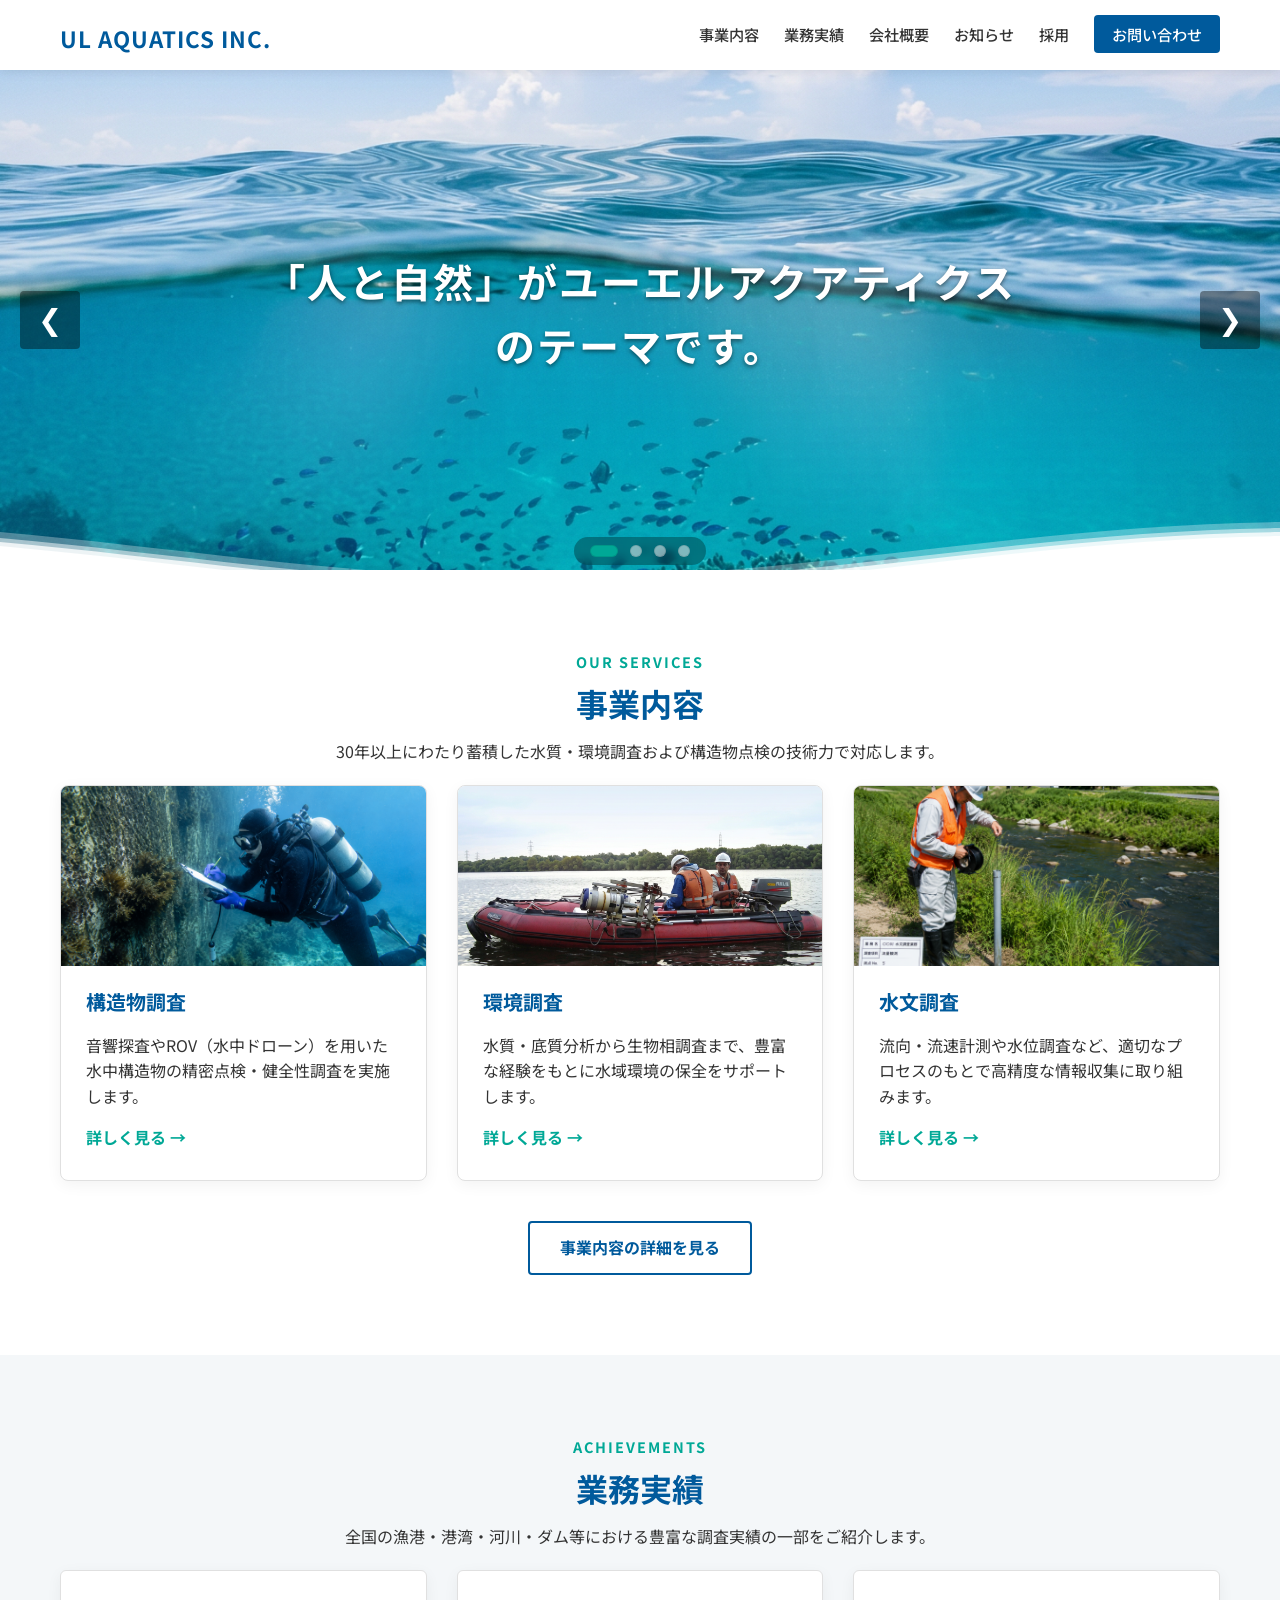
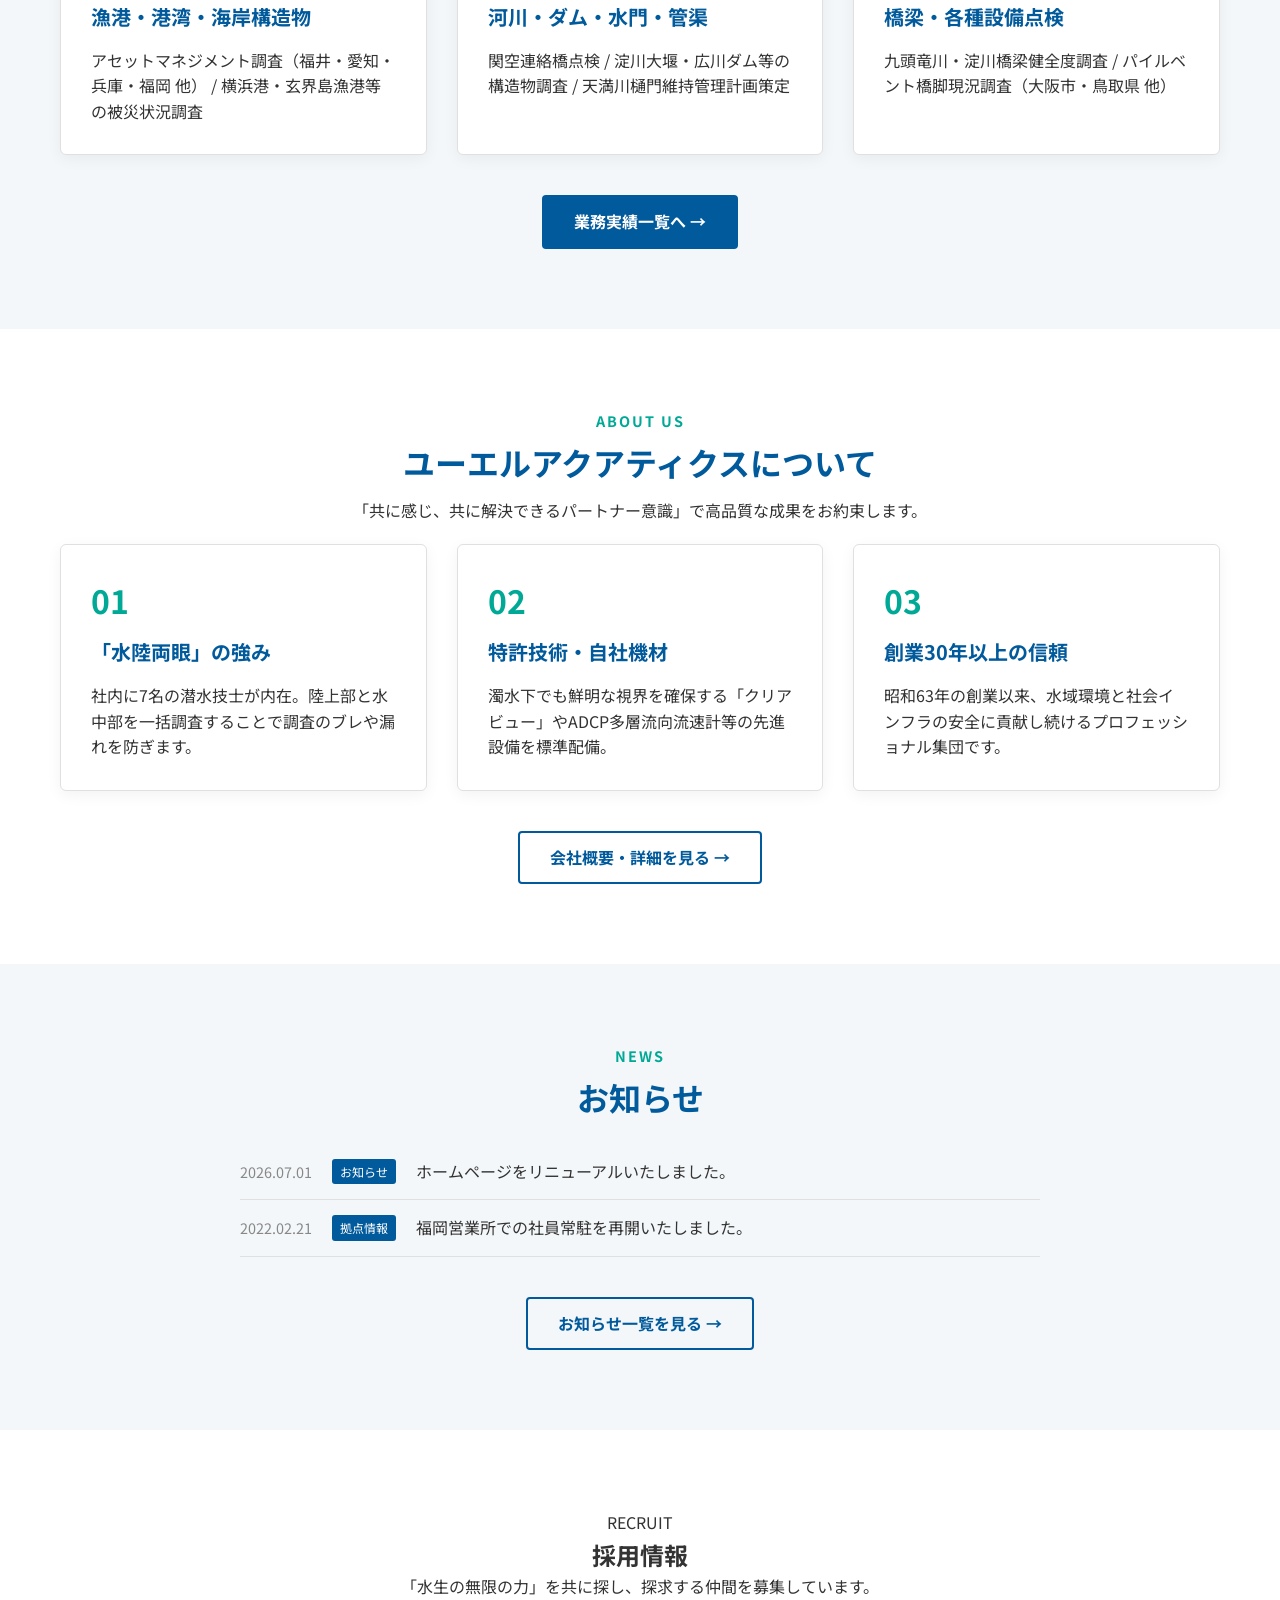
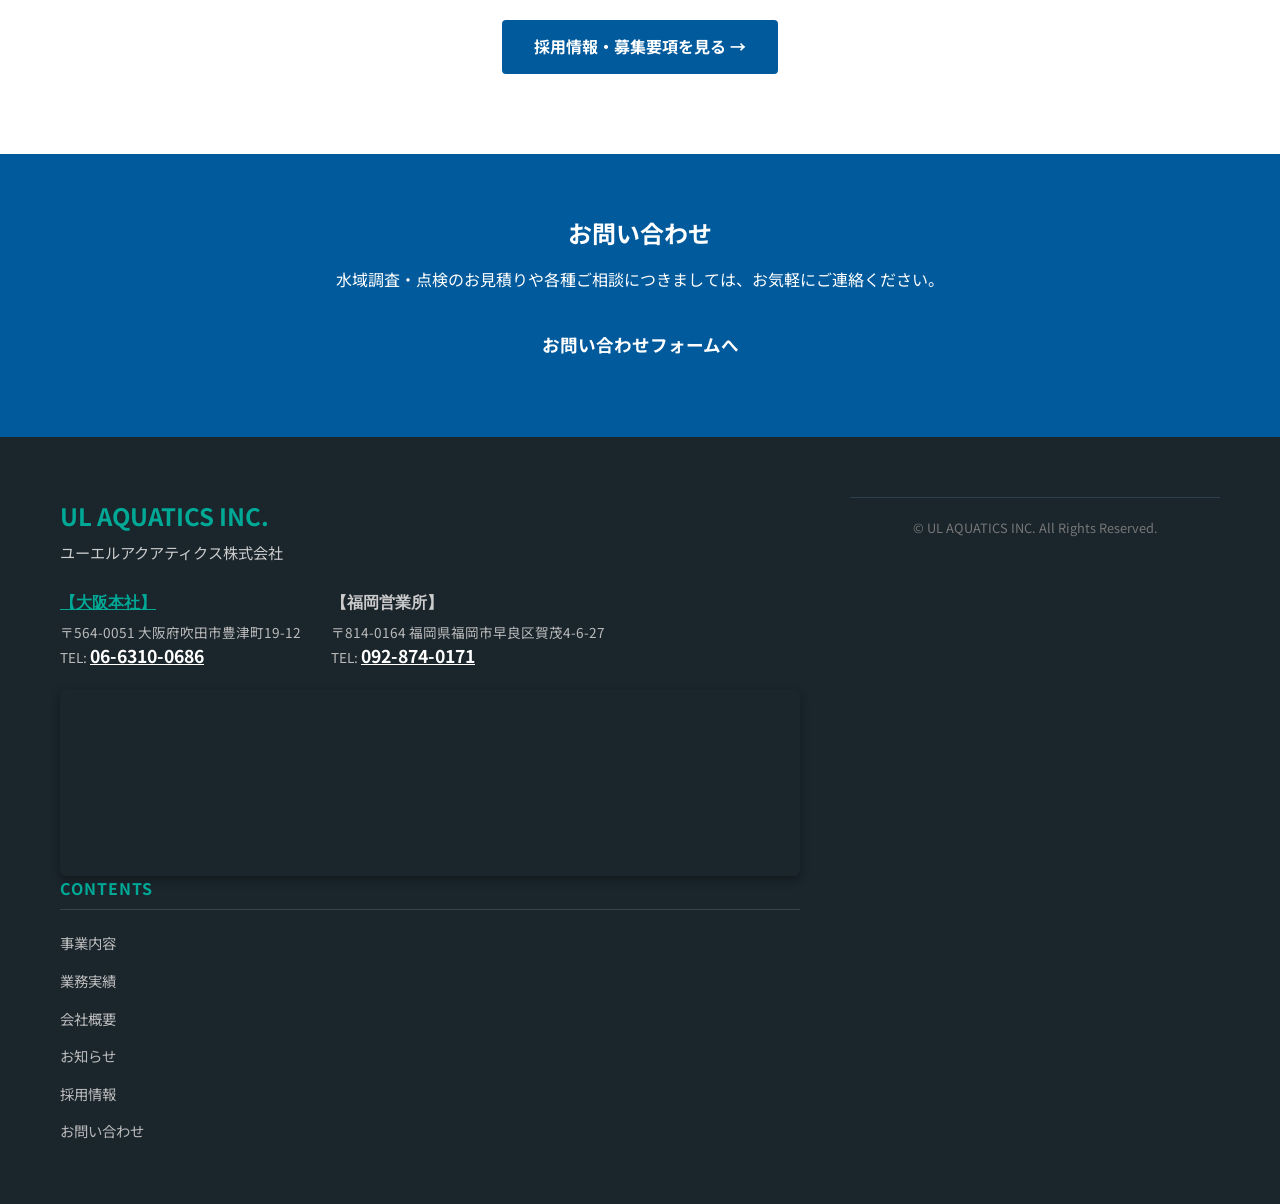
==== commit ae6809d1: "Update index.html" ====
--- a/index.html
+++ b/index.html
@@ -307,12 +307,6 @@
                 </div>
             </div>
 
-        <!-- タブ切替ボタン -->
-        <div class="map-tab-buttons">
-            <button type="button" class="map-tab-btn active" data-map="https://www.google.com/maps/embed?pb=!1m18!1m12!1m3!1d3278.435741829891!2d135.49652157640237!3d34.74457788042459!2m3!1f0!2f0!3f0!3m2!1i1024!2i768!4f13.1!3m3!1m2!1s0x6000e44efb4d1b11%3A0x6335a14d59302bf5!2z44CSNTY0LTAwNTEgT3Nha2EsIFN1aXRhLCBUb3lvdHN1Y2jFjSwgMTkgMTI!5e0!3m2!1sja!2sjp!4v1710000000000!5m2!1sja!2sjp">大阪本社</button>
-            <button type="button" class="map-tab-btn" data-map="https://www.google.com/maps/embed?pb=!1m18!1m12!1m3!1d3324.932829428574!2d130.3389804!3d33.5551215!2m3!1f0!2f0!3f0!3m2!1i1024!2i768!4f13.1!3m3!1m2!1s0x354194900427f0d5%3A0xd575ac20e0b67ba5!2z44CSODE0LTAxNjQg56aP5bKh55yM56aP5bKh5biC5pep6Imv5Yy66LOA6IyC77yU5LiB55uu77yW4oiS77yS77yX!5e0!3m2!1sja!2sjp!4v1785733582685!5m2!1sja!2sjp">福岡営業所</button>
-        </div>
-
         <!-- Google MAP 埋め込みエリア -->
         <div class="footer-map-wrapper">
             <iframe 
